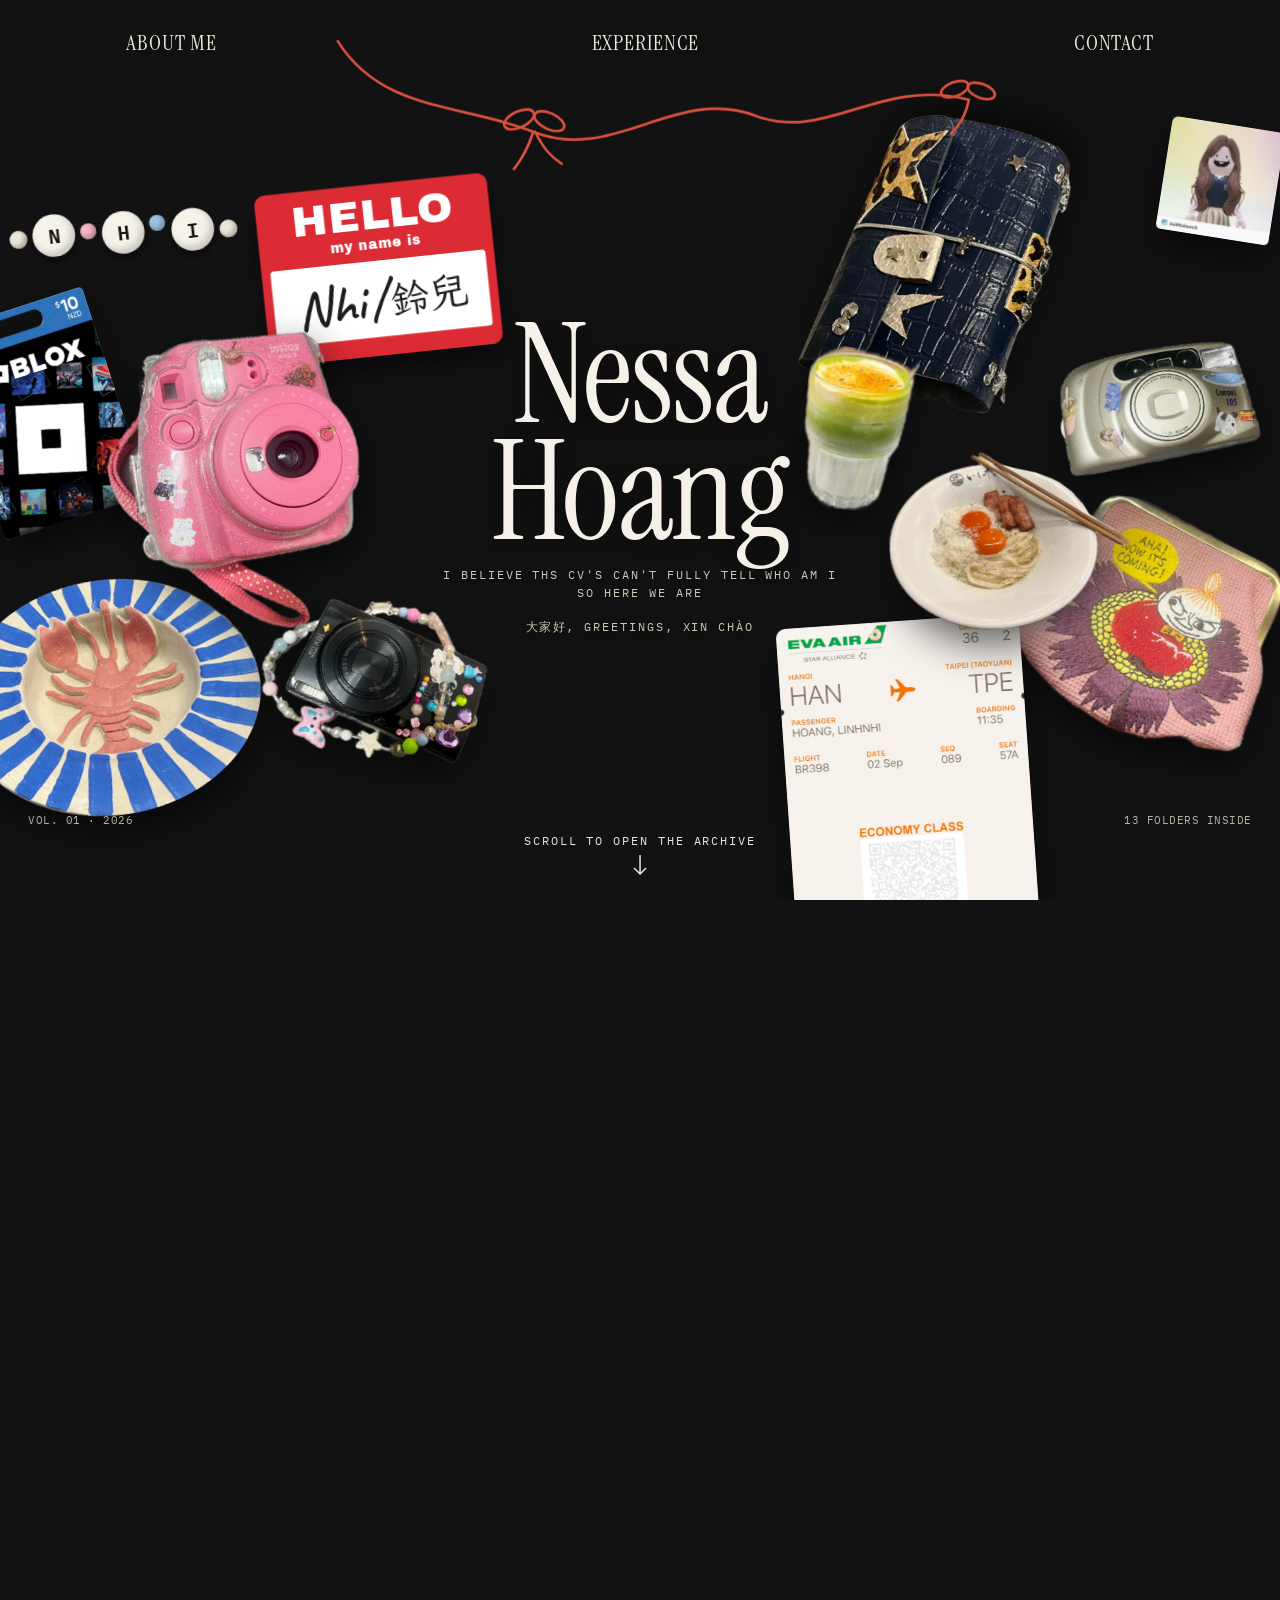
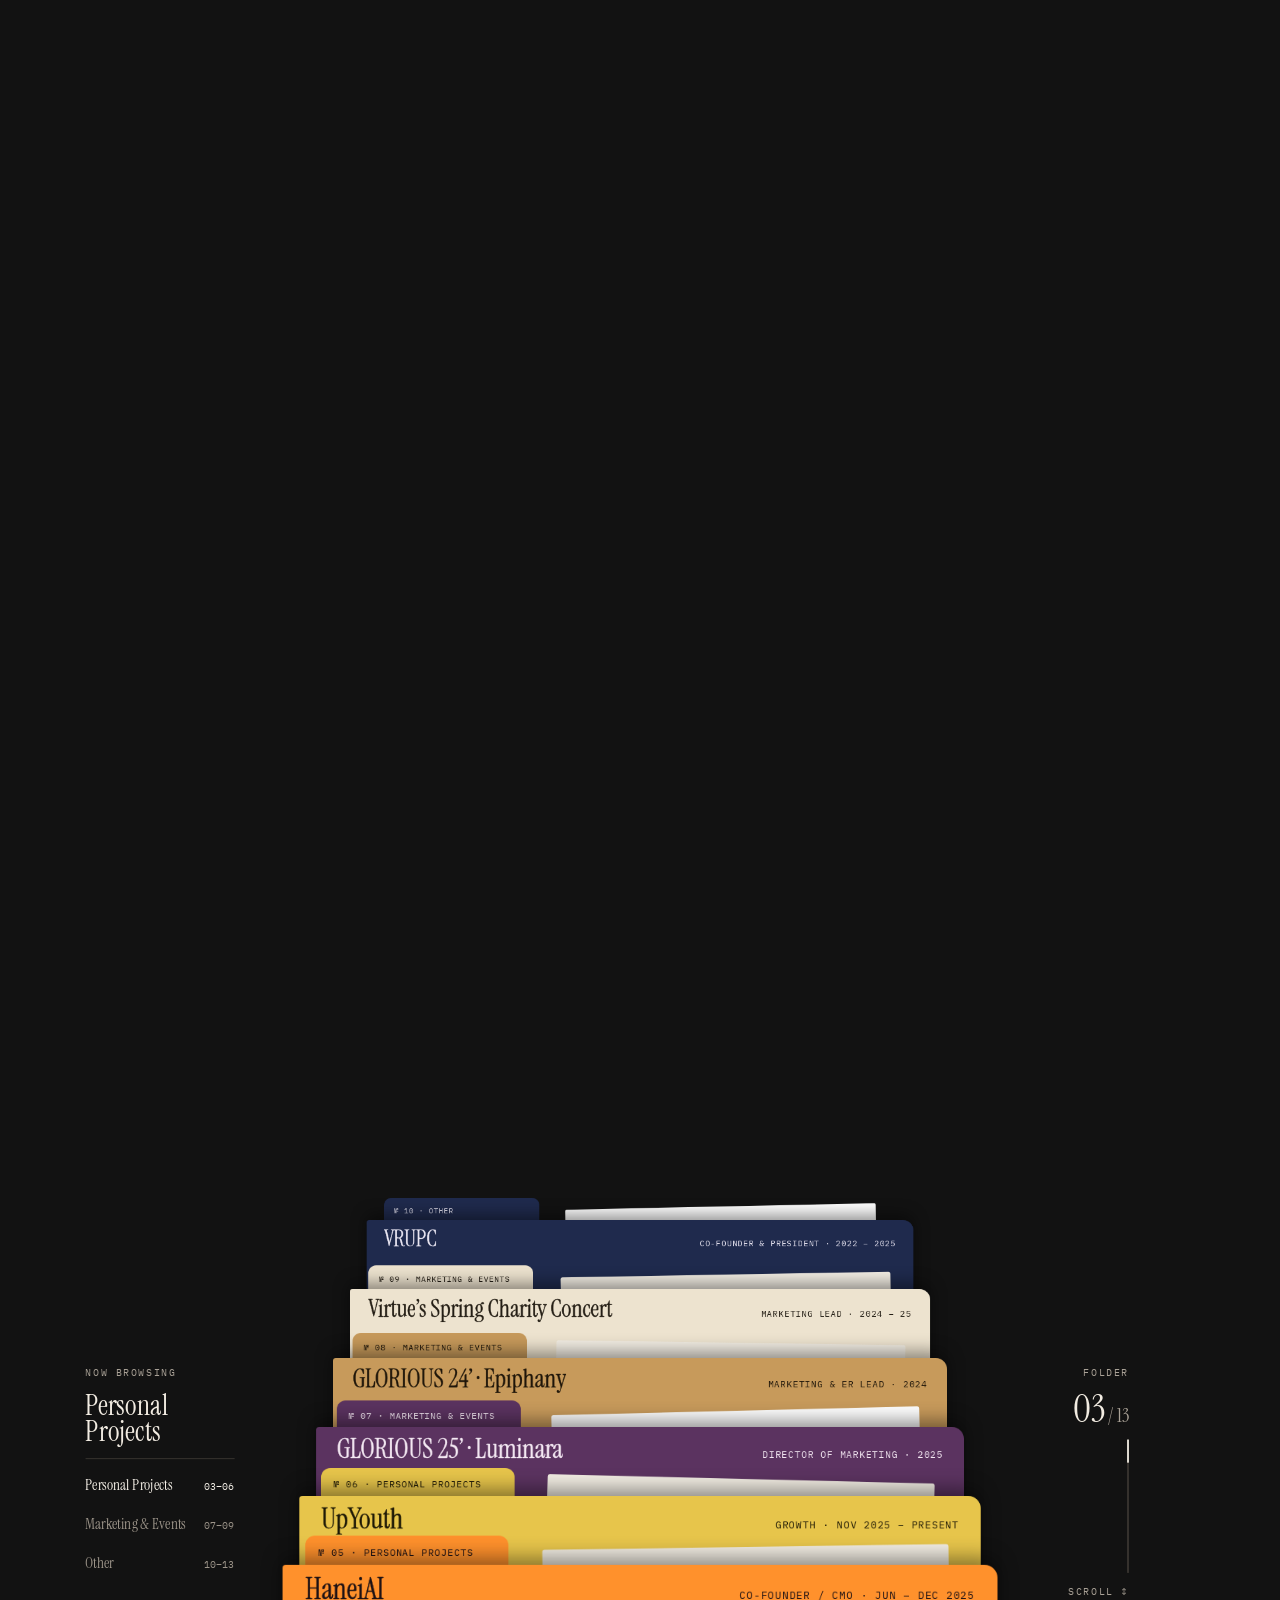
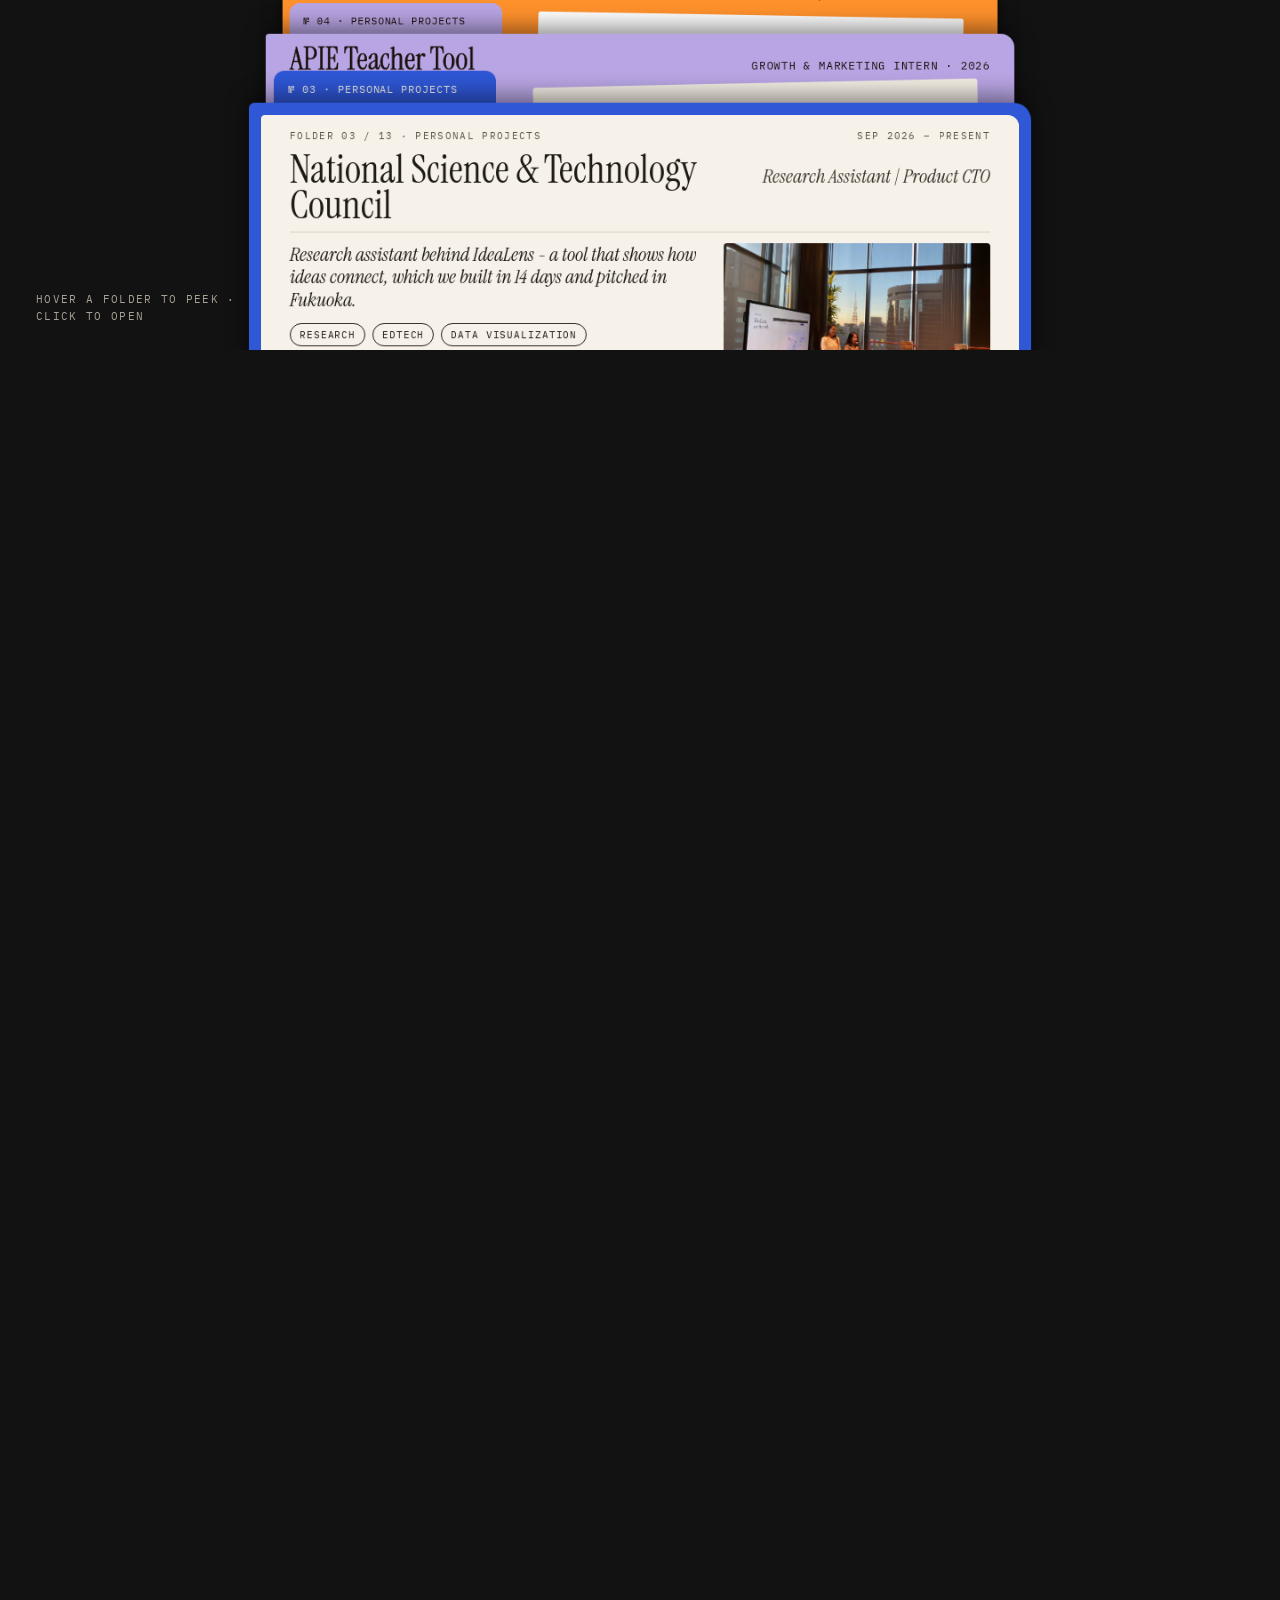
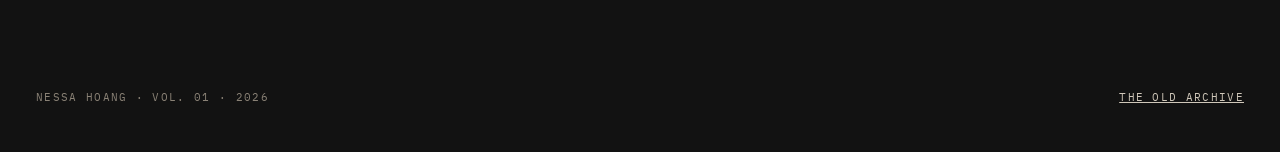
==== new/index.html @ 3a14cef1 "Add the redesigned archive at /new Greeting collage, the about-me film roll, the folder stack with h" ====
<!doctype html>
<html lang="en">
<head>
<meta charset="utf-8">
<meta name="viewport" content="width=device-width, initial-scale=1, viewport-fit=cover">
<title>Nessa Hoang · Archive</title>
<meta name="description" content="Nessa Hoang (Nhi / 鈴兒): the things a CV can't show. Product, growth and marketing, from Hanoi to Taipei.">
<meta name="theme-color" content="#121212">
<link rel="preconnect" href="https://fonts.googleapis.com">
<link rel="preconnect" href="https://fonts.gstatic.com" crossorigin>
<link rel="stylesheet" href="https://fonts.googleapis.com/css2?family=Archivo+Black&family=Caveat:wght@600;700&family=EB+Garamond:ital,wght@0,400;1,400&family=Figtree:wght@400;500;600&family=Fraunces:ital,opsz,wght@0,9..144,700;0,9..144,800;1,9..144,600;1,9..144,700&family=IBM+Plex+Mono:wght@400;500;600&family=Instrument+Serif:ital@0;1&family=Inter:wght@400;500;600;700&family=JetBrains+Mono:wght@500;600&family=LXGW+WenKai+TC&family=Lexend:wght@400;500;600&family=Noto+Serif+TC:wght@300;400&display=swap">
<link rel="stylesheet" href="css/site.css">
</head>
<body>
<a class="skip" href="#experience">Skip to the folders</a>

<header class="site-header" id="siteHeader">
  <a class="logo" href="#top" data-go="top">Nessa Hoang</a>
  <nav class="nav" aria-label="Main">
    <a href="#about" data-go="about">About me</a>
    <a href="#experience" data-go="experience">Experience</a>
    <button type="button" id="contactBtn" aria-expanded="false" aria-controls="contactCard">Contact</button>
  </nav>
</header>

<main>
  <!-- 01 greeting → 01b about me film roll → 02 roll closes -->
  <section class="intro" id="top" aria-labelledby="greetTitle">
    <div class="sticky">
      <div class="stage" id="introStage">
        <svg class="string" id="greetString" aria-hidden="true"></svg>

        <div class="beads" id="beads" aria-label="Beads spelling NHI" role="img">
          <span class="b-s"></span><span class="b-l">N</span><span class="b-s b-pink"></span><span class="b-l b-1">H</span><span class="b-s b-blue"></span><span class="b-l b-2">I</span><span class="b-s b-3"></span>
        </div>

        <div class="hello" id="hello" aria-label="Hello, my name is Nhi, 鈴兒">
          <span class="hello-big">HELLO</span>
          <span class="hello-small">my name is</span>
          <span class="hello-name"><span>Nhi<i>/</i><span lang="zh-Hant">鈴兒</span></span></span>
          <span class="grain grain--rect" aria-hidden="true"></span>
        </div>

        <div id="objects"></div>

        <div class="greet" id="greet">
          <h1 id="greetTitle"><span>Nessa</span><span>Hoang</span></h1>
          <p>I believe ths CV's can't fully tell who am i<br>so here we are<br><br><span lang="zh-Hant">大家好</span>, Greetings, xin chào</p>
        </div>

        <!-- film roll -->
        <div class="about" id="about-stage" aria-live="polite">
          <h2 class="about-title" id="aboutTitle"></h2>
          <div class="bracket" id="bracket" aria-hidden="true">
            <span class="bracket-label"></span>
            <svg class="bracket-svg" fill="none" stroke="#EE8DB5" stroke-width="3" stroke-linecap="round" stroke-linejoin="round"><path></path></svg>
          </div>
          <div class="film" id="film" aria-hidden="true"></div>
          <div id="frames"></div>
          <img class="canister" id="canister" src="assets/film/canister.png" alt="35mm film canister">
        </div>

        <div class="corner corner--l" id="cornerL">Vol. 01 · 2026</div>
        <div class="corner corner--r" id="cornerR">13 folders inside</div>
      </div>
      <a class="scroll-hint" id="scrollHint" href="#about" data-go="about"><span>Scroll to open the archive</span><svg aria-hidden="true" width="14" height="22" viewBox="0 0 14 22" fill="none" stroke="currentColor" stroke-width="1.5"><path d="M7 1v19M1 14l6 6 6-6"/></svg></a>
    </div>
  </section>

  <!-- 03 folder stack -->
  <section class="folders" id="experience" aria-labelledby="foldersTitle">
    <h2 class="visually-hidden" id="foldersTitle">Experience</h2>
    <div class="sticky">
      <div class="stage" id="folderStage">
        <aside class="rail" aria-label="Categories">
          <span class="rail-kicker">Now browsing</span>
          <span class="rail-now" id="railNow">Personal Projects</span>
          <span class="rail-rule"></span>
          <a href="#nstc" data-jump="0"><span>Personal Projects</span><span class="mono">03–06</span></a>
          <a href="#luminara" data-jump="4"><span>Marketing &amp; Events</span><span class="mono">07–09</span></a>
          <a href="#vrupc" data-jump="7"><span>Other</span><span class="mono">10–13</span></a>
        </aside>
        <div class="counter" aria-hidden="true">
          <span class="rail-kicker">Folder</span>
          <span class="counter-no"><span id="counterNo">03</span><small> / 13</small></span>
          <span class="counter-bar"><span id="counterFill"></span></span>
          <span class="rail-kicker">Scroll ↕</span>
        </div>
        <div class="m-top" aria-hidden="true"><span>Folder <b id="mCounter">03</b> / 13</span><span>Swipe ↕ · tap to peek</span></div>
        <ol class="stack" id="stack" aria-label="Folders, one per experience"></ol>
      </div>
      <p class="stack-hint" id="stackHint">Hover a folder to peek · click to open</p>
    </div>
  </section>
</main>

<footer class="site-footer">
  <span>Nessa Hoang · Vol. 01 · 2026</span>
  <a href="../">The old archive</a>
</footer>

<!-- contact: business card on a red string -->
<div class="contact" id="contactLayer" hidden>
  <div class="contact-dim" data-close-contact></div>
  <svg class="contact-string" id="contactString" aria-hidden="true"><path></path><ellipse></ellipse><ellipse></ellipse></svg>
  <div class="contact-card" id="contactCard" role="dialog" aria-modal="true" aria-label="Contact card">
    <span class="clip" aria-hidden="true"></span>
    <figure class="polaroid">
      <span class="tape" aria-hidden="true"></span>
      <img src="assets/baby.jpg" alt="Nhi as a toddler in a white fur jacket and a tiara">
      <figcaption>Connect with Nhi</figcaption>
    </figure>
    <div class="contact-info">
      <div class="contact-top">
        <span class="mono-label">Global Studies @ NCCU</span>
        <button type="button" class="contact-close" aria-label="Close contact card" data-close-contact>
          <svg aria-hidden="true" width="14" height="14" viewBox="0 0 16 16" fill="none" stroke="currentColor" stroke-width="1.6" stroke-linecap="round"><path d="M3 3 L13 13 M13 3 L3 13"/></svg>
        </button>
      </div>
      <div class="contact-name"><span>Nessa Hoang</span><em>Nhi / <span lang="zh-Hant">鈴兒</span> · Product | Growth | Marketing</em></div>
      <a class="contact-row" href="mailto:nhi.h312007@gmail.com"><span><small>EMAIL</small>nhi.h312007@gmail.com</span><svg aria-hidden="true" width="14" height="14" viewBox="0 0 12 12" fill="none" stroke="currentColor" stroke-width="1.3"><path d="M2 10 L10 2 M4 2 H10 V8"/></svg></a>
      <a class="contact-row" href="https://www.linkedin.com/in/nhi-hoang-27947b26b" target="_blank" rel="noopener"><span><small>LINKEDIN</small>in/nhi-hoang</span><svg aria-hidden="true" width="14" height="14" viewBox="0 0 12 12" fill="none" stroke="currentColor" stroke-width="1.3"><path d="M2 10 L10 2 M4 2 H10 V8"/></svg></a>
    </div>
  </div>
</div>

<!-- 05 the opened folder -->
<div class="modal" id="modal" hidden>
  <div class="modal-dim" data-close-modal></div>
  <div class="sheet" id="sheet" role="dialog" aria-modal="true" aria-labelledby="cardTitle">
    <div class="sheet-tab" id="sheetTab"></div>
    <div class="sheet-frame">
      <div class="sheet-paper" id="sheetPaper" tabindex="-1">
        <div class="sheet-bar">
          <span class="sheet-where" id="sheetWhere"></span>
          <div class="sheet-actions">
            <button type="button" class="sheet-nav" id="sheetPrev"></button>
            <button type="button" class="sheet-nav" id="sheetNext"></button>
            <button type="button" class="sheet-close" data-close-modal aria-label="Close and go back to the folders"><span class="esc">ESC</span><span class="x"><svg aria-hidden="true" width="16" height="16" viewBox="0 0 16 16" fill="none" stroke="currentColor" stroke-width="1.7" stroke-linecap="round"><path d="M3 3 L13 13 M13 3 L3 13"/></svg></span></button>
          </div>
        </div>
        <div class="sheet-body" id="sheetBody"></div>
      </div>
    </div>
  </div>
</div>

<script src="js/data.js"></script>
<script src="js/cards.js"></script>
<script src="js/app.js"></script>
</body>
</html>
---- new/css/site.css ----
/* Nessa Hoang · archive (v2)
   Desktop scenes are drawn on a 1440 × 900 board, mobile on 390 × 844.
   app.js scales the board to the window; everything inside uses board px. */

:root {
  --bg: #121212;
  --cream: #F2ECE2;
  --cream-2: #EDE6DA;
  --muted: #A9A196;
  --pink: #EE8DB5;
  --red: #D9503F;
  --paper: #F7F2E9;
  --serif: 'Instrument Serif', 'Noto Serif TC', 'Times New Roman', serif;
  --mono: 'IBM Plex Mono', ui-monospace, monospace;
  --W: 1440px;
  --H: 900px;
  --s: 1;
  --noise: url("data:image/svg+xml;utf8,<svg xmlns='http://www.w3.org/2000/svg' width='200' height='200'><filter id='n'><feTurbulence type='fractalNoise' baseFrequency='.9' numOctaves='2' stitchTiles='stitch'/><feColorMatrix type='saturate' values='0'/></filter><rect width='100%' height='100%' filter='url(%23n)'/></svg>");
}

* { box-sizing: border-box; }
html { overflow-x: clip; background: var(--bg); -webkit-text-size-adjust: 100%; }
body { margin: 0; background: var(--bg); color: var(--cream); font-family: var(--serif); }
img, video { display: block; }
a { color: inherit; }
button { font: inherit; color: inherit; }
:focus-visible { outline: 2px solid var(--pink); outline-offset: 3px; }

.visually-hidden { position: absolute !important; width: 1px; height: 1px; padding: 0; margin: -1px; overflow: hidden; clip: rect(0 0 0 0); white-space: nowrap; border: 0; }
.skip { position: fixed; left: 12px; top: -60px; z-index: 100; background: var(--cream); color: #111; padding: 10px 14px; font-family: var(--mono); font-size: 12px; text-decoration: none; }
.skip:focus { top: 12px; }
.mono { font-family: var(--mono); font-size: 11px; }

/* ───────── header ───────── */
.site-header { position: fixed; inset: 0 0 auto 0; height: 76px; z-index: 40; pointer-events: none; }
.site-header a, .site-header button { pointer-events: auto; }
.logo { position: absolute; left: 36px; top: 50%; transform: translateY(-50%); font-size: 30px; line-height: 1; padding: 8px 0; text-decoration: none; color: var(--cream-2); opacity: 0; transition: opacity .4s; }
.site-header.is-compact .logo { opacity: 1; }
.site-header:not(.is-compact) .logo { pointer-events: none; }
.nav { position: absolute; top: 18px; left: 50%; transform: translateX(-50%); width: min(1040px, calc(100vw - 48px)); display: flex; justify-content: space-between; align-items: center; }
.site-header.is-compact .nav { top: 50%; left: auto; right: 36px; transform: translateY(-50%); width: auto; gap: 36px; }
.nav a, .nav button { font-family: var(--serif); font-size: 22px; letter-spacing: .04em; text-transform: uppercase; padding: 10px 6px; color: var(--cream-2); text-decoration: none; background: none; border: 0; border-bottom: 1px solid transparent; cursor: pointer; text-shadow: 0 2px 12px rgba(0,0,0,.6); }
.site-header.is-compact .nav a, .site-header.is-compact .nav button { font-size: 20px; padding: 10px 4px; }
.nav a:hover, .nav button:hover { color: #fff; }
.nav [aria-current="true"], .nav button[aria-expanded="true"] { border-bottom-color: var(--cream-2); color: #fff; }

/* ───────── scenes ───────── */
.intro { position: relative; height: 650vh; }
.folders { position: relative; height: 650vh; }
.sticky { position: sticky; top: 0; height: 100vh; height: 100svh; overflow: hidden; }
.stage { position: absolute; left: 50%; top: 50%; width: var(--W); height: var(--H); transform: translate(-50%, -50%) scale(var(--s)); }

/* paper grain: a noise tile masked to each object's own shape */
.grain { position: absolute; inset: 0; pointer-events: none; background-image: var(--noise); background-size: 200px 200px; mix-blend-mode: overlay; opacity: .5; -webkit-mask-size: 100% 100%; mask-size: 100% 100%; -webkit-mask-repeat: no-repeat; mask-repeat: no-repeat; animation: grain .6s steps(6) infinite; }
.grain--rect { border-radius: inherit; }
@keyframes grain {
  0% { background-position: 0 0; } 17% { background-position: -60px 40px; } 33% { background-position: 50px -70px; }
  50% { background-position: -90px -30px; } 67% { background-position: 30px 80px; } 83% { background-position: 80px 10px; } 100% { background-position: 0 0; }
}

/* greeting */
.string { position: absolute; left: 0; top: 0; overflow: visible; z-index: 4; pointer-events: none; }
.obj { position: absolute; will-change: transform; }
.obj img { width: 100%; height: 100%; object-fit: fill; filter: drop-shadow(0 18px 22px rgba(0,0,0,.6)); user-select: none; -webkit-user-drag: none; }
.obj .grain { inset: 0; }

.beads { position: absolute; left: 8px; top: 191px; display: flex; gap: 6px; align-items: center; transform-origin: 0 0; z-index: 6; }
.beads span { border-radius: 50%; flex: none; }
.b-s { width: 20px; height: 20px; background: #EDE7DA; box-shadow: inset -3px -3px 6px rgba(0,0,0,.25); }
.b-pink { width: 18px; height: 18px; background: #F2B6C6; }
.b-blue { width: 18px; height: 18px; background: #9CC3E6; }
.b-3 { transform: translateY(16px); }
.b-l { width: 48px; height: 48px; background: #F5F2EA; color: #111; display: flex; align-items: center; justify-content: center; font-family: var(--mono); font-weight: 600; font-size: 22px; box-shadow: inset -4px -5px 8px rgba(0,0,0,.18), 0 6px 12px rgba(0,0,0,.5); }
.b-1 { transform: translateY(6px); }
.b-2 { transform: translateY(12px); }

.hello { position: absolute; left: 285px; top: 165px; width: 263px; height: 193px; padding: 12px 10px 14px; background: #D7262E; color: #fff; border-radius: 12px; box-shadow: 0 16px 26px rgba(0,0,0,.55); z-index: 5; display: flex; flex-direction: column; align-items: center; gap: 2px; overflow: hidden; transform-origin: 0 0; }
.hello-big { font-family: 'Archivo Black', 'Arial Black', sans-serif; font-size: 48px; line-height: .95; letter-spacing: .02em; }
.hello-small { font-family: 'Archivo Black', 'Arial Black', sans-serif; font-size: 15px; letter-spacing: .06em; }
.hello-name { margin-top: 8px; width: 100%; height: 86px; background: #fff; border-radius: 4px; display: flex; align-items: center; justify-content: center; }
.hello-name > span { font-family: 'Caveat', cursive; font-weight: 600; font-size: 60px; line-height: 1; color: #1A1A1A; transform: rotate(-3deg); white-space: nowrap; }
.hello-name i { font-style: normal; padding: 0 4px; }
.hello-name [lang] { font-family: 'LXGW WenKai TC', 'Noto Serif TC', serif; font-weight: 400; font-size: 44px; }

.greet { position: absolute; left: 0; right: 0; top: 301px; display: flex; flex-direction: column; align-items: center; gap: 18px; z-index: 8; pointer-events: none; }
.greet h1 { margin: 0; font-weight: 400; font-size: 156px; line-height: .84; letter-spacing: -.01em; text-align: center; color: #F6F1E8; text-shadow: 0 6px 30px rgba(0,0,0,.7); }
.greet h1 span { display: block; }
.greet p { margin: 0; font-family: var(--mono); font-size: 13px; line-height: 1.5; letter-spacing: .16em; text-transform: uppercase; color: #CFC7B9; text-align: center; text-shadow: 0 2px 8px rgba(0,0,0,.9); }

.corner { position: absolute; bottom: 26px; font-family: var(--mono); font-size: 12px; letter-spacing: .12em; text-transform: uppercase; color: #B8B0A2; z-index: 9; }
.corner--l { left: 32px; }
.corner--r { right: 32px; }

.scroll-hint { position: absolute; left: 50%; bottom: 18px; transform: translateX(-50%); display: flex; flex-direction: column; align-items: center; gap: 6px; font-family: var(--mono); font-size: 12px; letter-spacing: .16em; text-transform: uppercase; color: var(--cream-2); padding: 6px 12px; text-decoration: none; z-index: 9; transition: opacity .3s; }
.scroll-hint svg { animation: nudge 1.8s ease-in-out infinite; }
@keyframes nudge { 50% { transform: translateY(5px); } }

/* about me: film roll */
.about { position: absolute; inset: 0; pointer-events: none; }
.about-title { position: absolute; left: 120px; top: 130px; width: 1000px; margin: 0; font-weight: 400; font-size: 60px; line-height: 1.02; color: #F6F1E8; -webkit-text-stroke: 1.2px #F6F1E8; z-index: 10; opacity: 0; transition: opacity .3s; }
.about-title.is-on { opacity: 1; }
.about-title .zh { font-family: 'Noto Serif TC', serif; -webkit-text-stroke: .6px #F6F1E8; }
.film { position: absolute; top: 415px; height: 300px; background: #070707; z-index: 5; clip-path: polygon(0 0, 100% 0, 100% 100%, 64px 100%, 40px 50%, 0 50%); opacity: 0; }
.film::before, .film::after { content: ''; position: absolute; left: 0; right: 0; height: 12px; background: repeating-linear-gradient(90deg, transparent 0 6px, var(--cream-2) 6px 27px, transparent 27px 33px); }
.film::before { top: 15px; }
.film::after { top: 273px; }
.frame { position: absolute; top: 453px; width: 185px; height: 224px; object-fit: cover; z-index: 6; opacity: 0; }
.frame.is-logo { object-fit: contain; background: #fff; padding: 28px 18px; }
.canister { position: absolute; left: 1180px; top: 380px; width: 195px; z-index: 8; filter: drop-shadow(0 20px 26px rgba(0,0,0,.6)); opacity: 0; transform-origin: 50% 50%; }
.bracket { position: absolute; top: 296px; z-index: 10; opacity: 0; transition: opacity .35s; }
.bracket.is-on { opacity: 1; }
.bracket-label { display: block; text-align: center; font-family: 'Caveat', cursive; font-weight: 600; font-size: 60px; line-height: 1; color: var(--pink); white-space: nowrap; }
.bracket-svg { display: block; margin-top: 6px; overflow: visible; }

/* ───────── folder stack ───────── */
.rail { position: absolute; left: 96px; top: 300px; width: 168px; display: flex; flex-direction: column; gap: 14px; z-index: 30; }
.rail-kicker { font-family: var(--mono); font-size: 11px; letter-spacing: .14em; color: var(--muted); text-transform: uppercase; }
.rail-now { font-size: 32px; line-height: .95; }
.rail-rule { height: 1px; background: #3A3631; }
.rail a { display: flex; justify-content: space-between; align-items: baseline; font-size: 17px; color: #9C9489; padding: 4px 0; text-decoration: none; }
.rail a.is-on, .rail a:hover { color: #F6F1E8; }
.counter { position: absolute; left: 1150px; top: 300px; width: 120px; display: flex; flex-direction: column; align-items: flex-end; gap: 14px; z-index: 30; }
.counter-no { font-size: 44px; line-height: .9; }
.counter-no small { font-size: 22px; color: var(--muted); }
.counter-bar { position: relative; width: 2px; height: 150px; background: #3A3631; }
.counter-bar span { position: absolute; left: 0; top: 0; width: 2px; height: 26px; background: var(--cream); }
.m-top { display: none; }

.stack { list-style: none; margin: 0; padding: 0; position: absolute; inset: 0; z-index: 10; }
.folder-li { position: absolute; left: 280px; width: 880px; height: 500px; transform-origin: 50% 0; will-change: transform, top; }
.folder { position: absolute; inset: 0; display: block; text-decoration: none; color: var(--ink); outline-offset: 6px; }
.folder-in { position: absolute; inset: 0; transition: transform .45s cubic-bezier(.2,.8,.2,1), opacity .3s; }
/* the hit area stays where the folder sits; a lifted folder also keeps the strip it was pulled up into */
.folder-in { pointer-events: none; }
.folder::before { content: ''; position: absolute; left: 0; right: 0; bottom: 100%; height: 0; }
.folder-li.is-peek .folder::before { height: 190px; }
.folder-li.is-front.is-peek .folder::before { height: 60px; }
.folder-slip { position: absolute; left: 320px; top: 14px; width: 500px; height: 60px; border-radius: 3px; background: #F3EEE4; }
.folder-tab { position: absolute; left: 28px; top: 0; width: 250px; height: 40px; padding: 0 16px; display: flex; align-items: center; background: var(--c); border-radius: 12px 12px 0 0; font-family: var(--mono); font-size: 12px; letter-spacing: .08em; color: var(--ink); white-space: nowrap; text-transform: uppercase; overflow: hidden; }
.folder-body { position: absolute; left: 0; top: 36px; width: 100%; height: 464px; background: var(--c); border-radius: 4px 16px 16px 16px; box-shadow: 0 -8px 26px rgba(0,0,0,.45); overflow: hidden; }
.folder-strip { position: relative; display: flex; justify-content: space-between; align-items: baseline; gap: 24px; padding: 10px 28px; -webkit-text-stroke: .4px currentColor; }
.folder-strip b { font-weight: 400; font-size: 36px; line-height: 1.1; white-space: nowrap; overflow: hidden; text-overflow: ellipsis; }
.folder-strip span { font-family: var(--mono); font-size: 13px; letter-spacing: .06em; text-transform: uppercase; white-space: nowrap; -webkit-text-stroke: 0; }
.folder-paper { position: absolute; inset: 14px 14px auto 14px; height: 436px; padding: 16px 32px; background: var(--paper); color: #1E1A16; border-radius: 4px 12px 8px 8px; display: flex; flex-direction: column; gap: 12px; opacity: 0; transition: opacity .3s; }
.fp-meta { display: flex; justify-content: space-between; font-family: var(--mono); font-size: 11px; letter-spacing: .12em; text-transform: uppercase; color: #5E554B; }
.fp-title { display: flex; align-items: baseline; gap: 18px; border-bottom: 1px solid #D8CFC1; padding-bottom: 10px; }
.fp-title b { font-weight: 400; font-size: 44px; line-height: .9; }
.fp-title i { font-size: 22px; color: #3A332C; white-space: nowrap; }
.fp-row { display: flex; gap: 28px; align-items: flex-start; }
.fp-text { flex: 1 1 0; min-width: 0; display: flex; flex-direction: column; gap: 14px; }
.fp-short { display: block; margin: 0; font-style: italic; font-size: 22px; line-height: 1.15; }
.fp-tags { display: flex; flex-wrap: wrap; gap: 8px; }
.fp-tags span { font-family: var(--mono); font-size: 11px; letter-spacing: .08em; text-transform: uppercase; padding: 5px 10px; border: 1px solid #1E1A16; border-radius: 999px; }
.fp-open { align-self: flex-start; display: inline-flex; align-items: center; gap: 8px; font-family: var(--mono); font-size: 12px; letter-spacing: .1em; text-transform: uppercase; background: #1E1A16; color: #F7F2E9; padding: 9px 14px; border-radius: 999px; }
.fp-thumb { width: 300px; height: 170px; object-fit: cover; border-radius: 4px; flex: none; }

.folder-li.is-front .folder-paper, .folder-li.is-peek .folder-paper { opacity: 1; }
.folder-li.is-front .folder-strip, .folder-li.is-peek .folder-strip { visibility: hidden; }
.folder-li.is-front .folder-body, .folder-li.is-peek .folder-body { border-radius: 6px 20px 16px 16px; }
.folder-li.is-peek .folder-in { transform: translateY(-190px) rotate(-1.5deg); }
.folder-li.is-front.is-peek .folder-in { transform: translateY(-60px); }
.folder-li.is-dim .folder-in { opacity: .4; }
.folder-li.is-peek .folder-body { box-shadow: 0 -20px 50px rgba(0,0,0,.6), 0 30px 60px rgba(0,0,0,.5); }

.stack-hint { position: absolute; left: 36px; bottom: 24px; max-width: 220px; line-height: 1.6; margin: 0; font-family: var(--mono); font-size: 11px; letter-spacing: .12em; color: var(--muted); text-transform: uppercase; z-index: 30; }

/* ───────── opened folder (pop-up) ───────── */
.modal { position: fixed; inset: 0; z-index: 80; }
.modal[hidden] { display: none; }
.modal-dim { position: absolute; inset: 0; background: rgba(8,8,8,.74); opacity: 0; transition: opacity .35s; }
.modal.is-open .modal-dim { opacity: 1; }
.sheet { position: absolute; left: 50%; top: 40px; bottom: 0; width: min(1248px, calc(100vw - 48px)); transform: translate(-50%, 104%); transition: transform .5s cubic-bezier(.2,.8,.2,1); }
.modal.is-open .sheet { transform: translate(-50%, 0); }
.sheet-tab { position: absolute; left: 30px; top: 0; width: 290px; height: 44px; padding: 0 18px; display: flex; align-items: center; background: var(--c); border-radius: 14px 14px 0 0; font-family: var(--mono); font-size: 12px; letter-spacing: .1em; color: var(--ink); text-transform: uppercase; }
.sheet-frame { position: absolute; left: 0; right: 0; top: 40px; bottom: 0; padding: 14px 14px 0; background: var(--c); border-radius: 6px 20px 0 0; box-shadow: 0 30px 80px rgba(0,0,0,.6); }
.sheet-paper { height: 100%; overflow-y: auto; overscroll-behavior: contain; border-radius: 4px 12px 0 0; padding: 26px 56px 64px; background: var(--paper); color: #1E1A16; outline: none; scrollbar-width: thin; }
.sheet-bar { display: flex; justify-content: space-between; align-items: center; gap: 24px; font-family: var(--mono); }
.sheet-where { font-size: 12px; letter-spacing: .12em; text-transform: uppercase; color: var(--muted-ink, #5E554B); }
.sheet-actions { display: flex; align-items: center; gap: 22px; }
.sheet-nav { font-family: var(--mono); font-size: 12px; letter-spacing: .08em; text-transform: uppercase; padding: 12px 4px; background: none; border: 0; cursor: pointer; color: inherit; }
.sheet-nav:hover { text-decoration: underline; }
.sheet-close { display: flex; align-items: center; gap: 10px; background: none; border: 0; cursor: pointer; padding: 0; color: inherit; }
.sheet-close .esc { font-family: var(--mono); font-size: 11px; letter-spacing: .1em; color: var(--muted-ink, #5E554B); }
.sheet-close .x { width: 44px; height: 44px; border-radius: 50%; border: 1px solid currentColor; display: flex; align-items: center; justify-content: center; }

/* shared card layout */
.c-label { font-family: var(--mono); font-size: 11px; letter-spacing: .12em; text-transform: uppercase; color: #5E554B; }
.c-head { display: flex; justify-content: space-between; align-items: flex-end; gap: 48px; margin-top: 26px; padding-bottom: 22px; border-bottom: 1px solid var(--rule, #D8CFC1); }
.c-titles { display: flex; flex-direction: column; gap: 8px; min-width: 0; }
.c-title { margin: 0; font-weight: 400; }
.c-meta { margin: 0; display: grid; grid-template-columns: 90px minmax(0, 260px); row-gap: 10px; column-gap: 16px; font-size: 16px; line-height: 1.5; padding-bottom: 6px; flex: none; }
.c-meta dt { font-family: var(--mono); font-size: 11px; letter-spacing: .12em; text-transform: uppercase; color: #5E554B; padding-top: 4px; }
.c-meta dd { margin: 0; }
.c-hero { display: flex; gap: 48px; align-items: flex-start; margin-top: 26px; }
.c-hero-fig { flex: 0 0 63%; }
.c-wins { flex: 1 1 0; min-width: 0; display: flex; flex-direction: column; gap: 14px; }
.c-wins ol { margin: 0; padding: 0; list-style: none; display: flex; flex-direction: column; gap: 12px; font-size: 17px; line-height: 1.4; }
.c-wins li { display: flex; gap: 14px; border-bottom: 1px solid rgba(26,26,31,.1); padding-bottom: 12px; }
.c-wins li:last-child { border-bottom: 0; }
.w-no { flex: none; font-family: var(--mono); font-size: 11px; font-weight: 600; padding-top: 4px; color: var(--acc, #8A8075); }
.c-story { display: flex; gap: 48px; align-items: flex-start; margin-top: 36px; }
.c-story .c-label { width: 160px; flex: none; padding-top: 10px; }
.c-story p { margin: 0; max-width: 820px; font-style: italic; font-size: 30px; line-height: 1.25; }
.c-gallery { margin-top: 40px; padding-top: 26px; border-top: 1px solid var(--rule, #D8CFC1); display: flex; flex-direction: column; gap: 18px; }
.c-gallery-head { display: flex; justify-content: space-between; align-items: baseline; gap: 16px; }
.g-row { display: flex; gap: var(--gap, 12px); align-items: flex-start; }
.g-row + .g-row { margin-top: 8px; }
.g-row .g-fig { flex: var(--ar) 1 0; min-width: 0; }
.g-row--part { max-width: 680px; }
.g-wrap { display: flex; flex-wrap: wrap; gap: 22px 14px; align-items: flex-start; }
.g-wrap .g-fig { width: calc(260px * var(--ar)); max-width: 100%; flex: none; }
.g-fig { margin: 0; display: flex; flex-direction: column; gap: 8px; }
.g-fig > a { display: block; }
.g-fig img, .g-fig video { width: 100%; height: auto; object-fit: cover; background: rgba(0,0,0,.06); }
.g-fig figcaption { font-family: var(--mono); font-size: 11px; letter-spacing: .1em; text-transform: uppercase; color: #5E554B; }

/* archive card (Paper Archive) */
.t-archive { --rule: #D8CFC1; }
.t-archive .c-title { font-size: 104px; line-height: .88; letter-spacing: -.01em; }
.t-archive .arc-sub { font-style: italic; font-size: 22px; color: #5E554B; }
.t-archive .c-role { font-style: italic; font-size: 30px; color: #3A332C; }
.t-archive .c-wins ol { font-size: 20px; line-height: 1.3; }
.t-archive .c-wins li { border-bottom-color: #E3DACB; }
.t-archive .g-fig img, .t-archive .g-fig video { border-radius: 4px; }
.t-archive .arc-credits { margin: 24px 0 0 208px; font-size: 18px; color: #5E554B; max-width: 720px; }
.t-archive a { color: #1E1A16; }
.t-archive a:hover { color: #B0304F; }

/* IdeaLens (NSTC) */
.t-nstc { --paper: #ffffed; --rule: #d9d9c9; --acc: #1e3086; font-family: 'Figtree', -apple-system, 'Segoe UI', Helvetica, Arial, sans-serif; color: #1b1b1b; }
.t-nstc .c-label, .t-nstc .c-meta dt, .t-nstc .g-fig figcaption, .t-nstc .nstc-eyebrow { font-family: 'Figtree', sans-serif; font-size: 12px; font-weight: 500; letter-spacing: .04em; text-transform: uppercase; color: #626262; }
.t-nstc .c-title { font-family: 'EB Garamond', Georgia, serif; font-size: 120px; line-height: .9; }
.t-nstc .c-role { font-family: 'EB Garamond', Georgia, serif; font-style: italic; font-size: 30px; color: #1e3086; }
.t-nstc .c-meta { grid-template-columns: 90px minmax(0, 250px); line-height: 1.55; }
.t-nstc .g-fig img { border-radius: 8px; border: 1px solid #d9d9c9; }
.t-nstc .c-wins ol { gap: 0; font-size: 17px; line-height: 1.45; }
.t-nstc .c-wins li { padding: 12px 0; border-bottom: 0; border-top: 1px solid #d9d9c9; }
.t-nstc .c-wins li:last-child { border-bottom: 1px solid #d9d9c9; }
.t-nstc .w-no { font-family: 'Figtree', sans-serif; font-size: 12px; font-weight: 500; letter-spacing: .04em; padding-top: 3px; }
.t-nstc .c-story p { font-family: 'EB Garamond', Georgia, serif; font-size: 30px; line-height: 1.3; }
.t-nstc a { color: #1e3086; }

/* APIE */
.t-apie { --paper: #faf7f2; --rule: rgba(26,26,31,.16); --acc: #8b6fc7; --gap: 28px; font-family: 'Lexend', 'Helvetica Neue', sans-serif; color: #1a1a1f; }
.t-apie .c-label, .t-apie .c-meta dt { font-family: 'JetBrains Mono', monospace; font-size: 11px; font-weight: 600; letter-spacing: .14em; text-transform: uppercase; color: #8b8b92; }
.t-apie .g-fig figcaption { font-family: 'JetBrains Mono', monospace; font-size: 11px; font-weight: 600; letter-spacing: .14em; text-transform: uppercase; color: #4a4a52; }
.t-apie .apie-brand { display: flex; align-items: center; gap: 10px; }
.t-apie .apie-word { font-family: 'Fraunces', Georgia, serif; font-weight: 800; font-size: 72px; line-height: 1; }
.t-apie .apie-dot { color: #f26d3d; }
.t-apie .apie-mark { width: 57px; height: 57px; border-radius: 50%; }
.t-apie .c-title { font-family: 'Fraunces', Georgia, serif; font-weight: 800; font-size: 72px; line-height: .92; letter-spacing: -.04em; color: #4a4a52; }
.t-apie .c-role { font-family: 'Fraunces', Georgia, serif; font-style: italic; font-weight: 600; font-size: 30px; color: #8b6fc7; }
.t-apie .g-fig img { border: 2px solid #1a1a1f; border-radius: 16px; box-shadow: 6px 6px 0 #1a1a1f; }
.t-apie .apie-ig { object-position: 42.7757% 0%; object-view-box: inset(0% 12.2519% 35.0594% 9.1584%); }
.t-apie .w-no { font-family: 'JetBrains Mono', monospace; }
.t-apie .c-story p { font-family: 'Fraunces', Georgia, serif; font-weight: 600; font-size: 30px; letter-spacing: -.01em; }
.t-apie .apie-hl { color: #8b6fc7; background: linear-gradient(transparent 62%, #c8ff3f 62%, #c8ff3f 88%, transparent 88%); }
.t-apie .apie-note-box { aspect-ratio: var(--ar); padding: 32px; display: flex; flex-direction: column; justify-content: space-between; background: #c8ff3f; border: 2px solid #1a1a1f; border-radius: 16px; box-shadow: 6px 6px 0 #1a1a1f; }
.t-apie .apie-note-box span { font-family: 'JetBrains Mono', monospace; font-size: 11px; font-weight: 600; letter-spacing: .14em; text-transform: uppercase; }
.t-apie .apie-note-box p { margin: 0; font-family: 'Fraunces', Georgia, serif; font-style: italic; font-weight: 700; font-size: clamp(22px, 2.4vw, 34px); line-height: 1.2; letter-spacing: -.01em; }
.t-apie .apie-note-box em { color: #8b6fc7; }
.t-apie a { color: #8b6fc7; }
.t-apie a:hover { color: #1a1a1f; }
.t-apie .sheet-close .x { border-width: 2px; }

/* HaneiRoom */
.t-hanei { --paper: radial-gradient(circle at 0% 0%, #FBE3CC 0, rgba(251,227,204,0) 25%), #FAF4EA; --rule: #c9c9c9; --acc: #ff912c; font-family: 'Inter', system-ui, sans-serif; color: #1e1e1e; }
.t-hanei .c-label, .t-hanei .c-meta dt { font-family: 'Inter', sans-serif; font-size: 12px; font-weight: 500; letter-spacing: .08em; text-transform: uppercase; color: #5c5c5c; }
.t-hanei .g-fig figcaption { font-family: 'Caveat', cursive; font-weight: 700; font-size: 22px; line-height: 26px; letter-spacing: 0; text-transform: none; color: #a85a22; }
.t-hanei .c-title { font-family: 'Instrument Serif', Georgia, serif; font-size: 132px; line-height: .86; letter-spacing: -.01em; color: #253a82; }
.t-hanei .c-title span { color: #ff912c; }
.t-hanei .c-role { font-family: 'Instrument Serif', Georgia, serif; font-style: italic; font-size: 32px; color: #a85a22; }
.t-hanei .c-meta { line-height: 24px; }
.t-hanei .g-fig img { border-radius: 24px; box-shadow: 0 8px 24px rgba(30,30,60,.12); }
.t-hanei .c-wins ol { font-size: 18px; line-height: 26px; }
.t-hanei .c-wins li { border-bottom-color: #e4e4e4; }
.t-hanei .w-no { font-family: 'Inter', sans-serif; font-size: 12px; font-weight: 700; }
.t-hanei .c-wins b { color: #253a82; }
.t-hanei .c-story p { font-family: 'Instrument Serif', Georgia, serif; font-size: 32px; line-height: 1.2; color: #253a82; }
.t-hanei a { color: #253a82; font-weight: 600; }
.t-hanei a:hover { color: #933519; }

/* ───────── contact card ───────── */
.contact { position: fixed; inset: 0; z-index: 70; }
.contact[hidden] { display: none; }
.contact-dim { position: absolute; inset: 0; background: rgba(8,8,8,.62); opacity: 0; transition: opacity .3s; }
.contact.is-open .contact-dim { opacity: 1; }
.contact-string { position: absolute; left: 0; top: 0; width: 100%; height: 100%; pointer-events: none; overflow: visible; }
.contact-string path, .contact-string ellipse { fill: none; stroke: var(--red); stroke-width: 3; stroke-linecap: round; }
.contact-card { position: absolute; top: 112px; width: 560px; padding: 26px; background: var(--paper); color: #1E1A16; border-radius: 6px; box-shadow: 0 28px 60px rgba(0,0,0,.65); display: flex; gap: 26px; transform-origin: 343px -40px; transform: translateY(-140%) rotate(-6deg); }
.contact.is-open .contact-card { animation: drop 1s cubic-bezier(.25,.9,.3,1) forwards; }
.contact.is-closing .contact-card { animation: lift .35s ease-in forwards; }
@keyframes drop {
  0% { transform: translateY(-140%) rotate(-6deg); }
  45% { transform: translateY(0) rotate(6deg); }
  65% { transform: translateY(0) rotate(-1deg); }
  82% { transform: translateY(0) rotate(4deg); }
  100% { transform: translateY(0) rotate(2.5deg); }
}
@keyframes lift { from { transform: translateY(0) rotate(2.5deg); } to { transform: translateY(-140%) rotate(-4deg); } }
.clip { position: absolute; left: 330px; top: -12px; width: 26px; height: 30px; background: #2B2B2B; border-radius: 4px 4px 2px 2px; }
.polaroid { margin: 0; flex: none; width: 172px; padding: 10px 10px 34px; background: #fff; box-shadow: 0 8px 18px rgba(0,0,0,.22); transform: rotate(-5deg); position: relative; align-self: flex-start; }
.polaroid img { width: 152px; height: 180px; object-fit: cover; object-position: 50% 30%; }
.polaroid figcaption { position: absolute; left: 0; right: 0; bottom: 8px; text-align: center; font-style: italic; font-size: 17px; color: #3A332C; }
.tape { position: absolute; left: 50px; top: -12px; width: 76px; height: 22px; background: rgba(232,205,98,.75); transform: rotate(-4deg); }
.contact-info { flex: 1 1 0; min-width: 0; display: flex; flex-direction: column; gap: 12px; }
.contact-top { display: flex; justify-content: space-between; align-items: center; }
.mono-label { font-family: var(--mono); font-size: 11px; letter-spacing: .14em; text-transform: uppercase; color: #5E554B; }
.contact-close { width: 44px; height: 44px; margin: -10px -10px 0 0; border-radius: 50%; border: 0; background: none; display: flex; align-items: center; justify-content: center; cursor: pointer; }
.contact-name { display: flex; flex-direction: column; gap: 2px; padding-bottom: 14px; border-bottom: 1px solid #D8CFC1; }
.contact-name > span { font-size: 50px; line-height: .9; }
.contact-name em { font-size: 20px; color: #3A332C; }
.contact-name em [lang] { font-family: 'Noto Serif TC', serif; font-style: normal; font-weight: 300; }
.contact-row { display: flex; justify-content: space-between; align-items: center; gap: 12px; min-height: 44px; text-decoration: none; border-bottom: 1px solid #E3DACB; font-size: 21px; color: #1E1A16; }
.contact-row:last-child { border-bottom: 0; }
.contact-row > span { display: flex; flex-direction: column; gap: 2px; min-width: 0; overflow-wrap: anywhere; }
.contact-row small { font-family: var(--mono); font-size: 10px; letter-spacing: .14em; color: #5E554B; }
.contact-row:hover { color: #B0304F; }

.site-footer { display: flex; justify-content: space-between; gap: 16px; padding: 40px 36px 48px; font-family: var(--mono); font-size: 11px; letter-spacing: .12em; text-transform: uppercase; color: #8A8276; }
.site-footer a { color: #CFC7B9; }

/* ───────── mobile (390 × 844 board) ───────── */
@media (max-width: 767px) {
  .nav { top: 8px; width: 100%; padding: 0 14px; }
  .nav a, .nav button { font-size: 16px; padding: 12px 4px; }
  .site-header.is-compact .logo { display: none; }
  .site-header.is-compact .nav { top: 8px; left: 0; right: 0; transform: none; width: 100%; gap: 0; }
  .site-header.is-compact .nav a, .site-header.is-compact .nav button { font-size: 16px; padding: 12px 4px; }

  .obj img { filter: drop-shadow(0 10px 14px rgba(0,0,0,.6)); }
  .beads { top: 96px; transform: scale(.667) rotate(-7deg); }
  .hello { left: 196px; top: 100px; }
  .greet { top: 330px; gap: 12px; }
  .greet h1 { font-size: 96px; text-shadow: 0 4px 22px rgba(0,0,0,.75); }
  .greet p { font-size: 10px; letter-spacing: .1em; color: #E2DACD; text-shadow: 0 2px 6px rgba(0,0,0,.95), 0 0 14px rgba(0,0,0,.9); }
  .corner { display: none; }
  .scroll-hint { flex-direction: row; gap: 8px; min-height: 44px; font-size: 11px; letter-spacing: .14em; padding: 0 16px; background: rgba(18,18,18,.78); border-radius: 999px; white-space: nowrap; bottom: 14px; }

  .about-title { left: 22px; top: 76px; width: 346px; font-size: 36px; line-height: 1.04; -webkit-text-stroke: .8px #F6F1E8; }
  .film { left: 83px; width: 242px; top: 364px; height: 96px; clip-path: polygon(0 0, 100% 0, 100% calc(100% - 46px), 50% calc(100% - 24px), 50% 100%, 0 100%); }
  .film::before, .film::after { top: 0; bottom: 0; height: auto; width: 10px; background: repeating-linear-gradient(180deg, transparent 0 5px, var(--cream-2) 5px 22px, transparent 22px 26px); }
  .film::before { left: 12px; right: auto; }
  .film::after { left: auto; right: 12px; }
  .frame { left: 114px; width: 181px; height: 149px; }
  .frame.is-logo { padding: 16px 40px; }
  .canister { left: 55px; top: 214px; width: 280px; }
  .bracket { top: 0; left: 330px; }
  .bracket-label { position: absolute; left: 24px; top: 50%; transform: translateY(-50%); writing-mode: vertical-rl; font-size: 28px; }
  .bracket-svg { margin: 0; }

  .rail, .counter, .stack-hint { display: none; }
  .m-top { display: flex; position: absolute; left: 18px; right: 18px; top: 72px; justify-content: space-between; align-items: baseline; z-index: 40; font-family: var(--mono); font-size: 11px; letter-spacing: .12em; text-transform: uppercase; color: var(--muted); }
  .m-top b { color: var(--cream); font-weight: 400; }
  .folder-li { left: 18px; width: 354px; height: 520px; }
  .folder-slip { left: 190px; top: 10px; width: 150px; height: 44px; }
  .folder-tab { left: 16px; width: 176px; height: 30px; padding: 0 12px; border-radius: 10px 10px 0 0; font-size: 10px; letter-spacing: .06em; }
  .folder-body { top: 26px; height: 494px; border-radius: 4px 14px 14px 14px; }
  .folder-strip { padding: 8px 16px; -webkit-text-stroke: .3px currentColor; }
  .folder-strip b { font-size: 26px; }
  .folder-strip span { display: none; }
  .folder-paper { inset: 8px 8px auto 8px; height: 478px; padding: 12px 16px; gap: 8px; }
  .fp-meta { font-size: 10px; }
  .fp-title { flex-direction: column; gap: 2px; padding-bottom: 8px; }
  .fp-title b { font-size: 30px; line-height: .95; }
  .fp-title i { font-size: 17px; white-space: normal; }
  .fp-row { flex-direction: column-reverse; gap: 10px; }
  .fp-short { font-size: 18px; }
  .fp-tags span { font-size: 10px; padding: 4px 9px; }
  .fp-thumb { width: 100%; height: 120px; }
  .fp-open { min-height: 44px; padding: 0 16px; }
  .folder-li.is-front .folder-body, .folder-li.is-peek .folder-body { border-radius: 4px 18px 14px 14px; }
  .folder-li.is-peek .folder-in { transform: translateY(-200px) rotate(-1.5deg); }
  .folder-li.is-front.is-peek .folder-in { transform: translateY(-120px); }
  .folder-li.is-peek .folder::before { height: 200px; }
  .folder-li.is-front.is-peek .folder::before { height: 120px; }

  .sheet { left: 0; width: 100%; top: 8px; transform: translateY(104%); }
  .modal.is-open .sheet { transform: translateY(0); }
  .sheet-tab { left: 18px; width: auto; max-width: 70%; height: 34px; padding: 0 14px; border-radius: 12px 12px 0 0; font-size: 10px; letter-spacing: .08em; }
  .sheet-frame { top: 30px; padding: 8px 8px 0; border-radius: 4px 18px 0 0; }
  .sheet-paper { padding: 14px 18px 48px; }
  .sheet-bar { gap: 8px; }
  .sheet-where .long { display: none; }
  .sheet-actions { gap: 6px; }
  .sheet-nav .long { display: none; }
  .sheet-nav { padding: 12px 8px; min-width: 44px; }
  .sheet-close .esc { display: none; }
  .c-head { flex-direction: column; align-items: flex-start; gap: 18px; margin-top: 14px; }
  .c-meta { grid-template-columns: 64px minmax(0, 1fr); font-size: 15px; width: 100%; }
  .c-hero { flex-direction: column; gap: 22px; }
  .c-hero-fig { flex: none; width: 100%; }
  .c-story { flex-direction: column; gap: 8px; margin-top: 28px; }
  .c-story .c-label { width: auto; padding: 0; }
  .c-story p { font-size: 22px !important; }
  .g-row { flex-wrap: wrap; }
  .g-row .g-fig { flex: 1 1 auto; width: calc(140px * var(--ar)); max-width: 100%; }
  .g-row--part { max-width: none; }
  .g-wrap .g-fig { width: calc(150px * var(--ar)); flex: 1 1 auto; }
  .t-archive .c-title { font-size: 56px; }
  .t-archive .c-role { font-size: 22px; }
  .t-archive .c-wins ol { font-size: 18px; }
  .t-archive .arc-credits { margin-left: 0; font-size: 16px; }
  .t-nstc .c-title { font-size: 72px; }
  .t-nstc .c-role { font-size: 22px; }
  .t-apie .apie-word { font-size: 48px; }
  .t-apie .apie-mark { width: 40px; height: 40px; }
  .t-apie .c-title { font-size: 44px; }
  .t-apie .c-role { font-size: 22px; }
  .t-apie .apie-note-box { padding: 20px; aspect-ratio: auto; }
  .t-hanei .c-title { font-size: 84px; }
  .t-hanei .c-role { font-size: 24px; }

  .contact-card { left: 12px !important; right: 12px; width: auto; top: 70px; padding: 18px; gap: 16px; transform-origin: 70% -40px; }
  .clip { left: calc(100% - 70px); }
  .polaroid { width: 112px; padding: 7px 7px 26px; }
  .polaroid img { width: 98px; height: 118px; }
  .polaroid figcaption { font-size: 13px; bottom: 5px; }
  .tape { left: 26px; width: 56px; height: 16px; }
  .contact-name > span { font-size: 34px; }
  .contact-name em { font-size: 15px; }
  .contact-row { font-size: 16px; }
  .site-footer { flex-direction: column; padding: 32px 18px 40px; }
}

@media (prefers-reduced-motion: reduce) {
  .grain { animation: none; }
  .scroll-hint svg { animation: none; }
  .contact.is-open .contact-card { animation: none; transform: rotate(2.5deg); }
  .contact.is-closing .contact-card { animation: none; }
  .sheet, .folder-in { transition: none; }
}
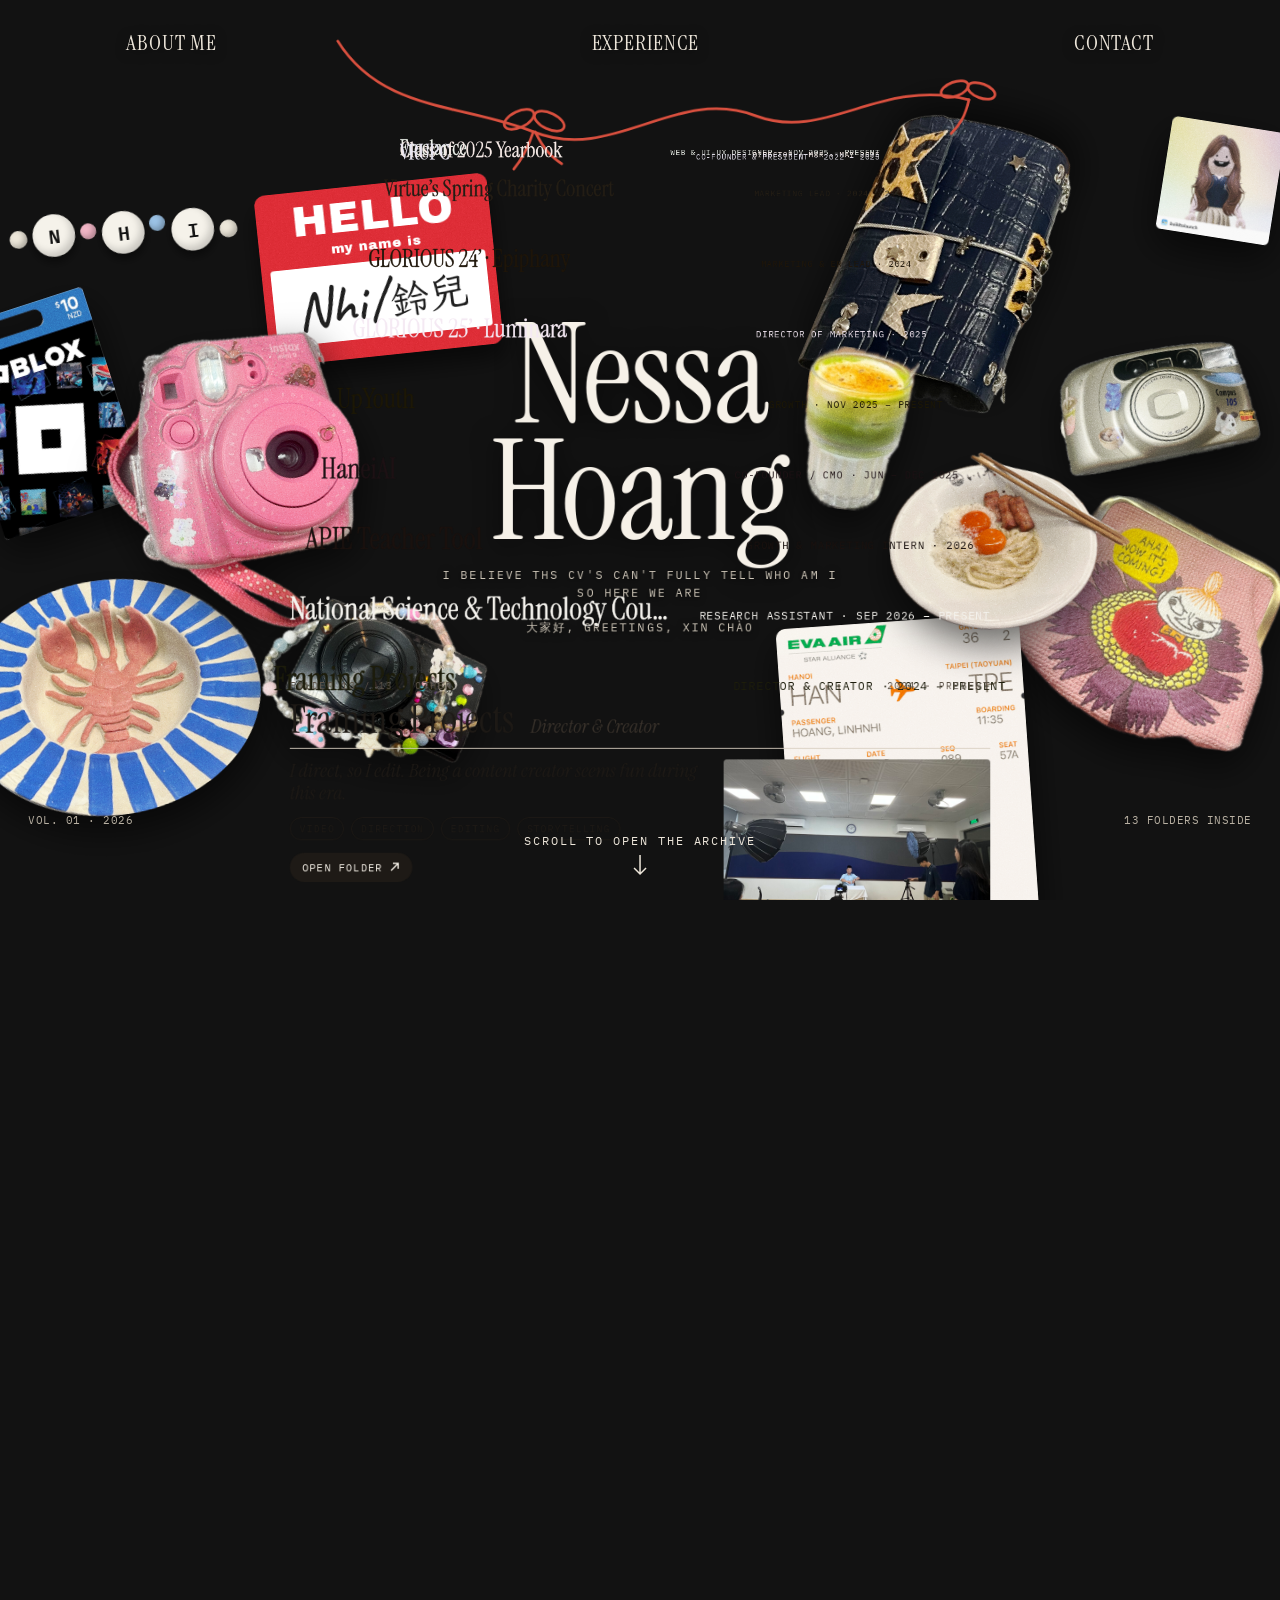
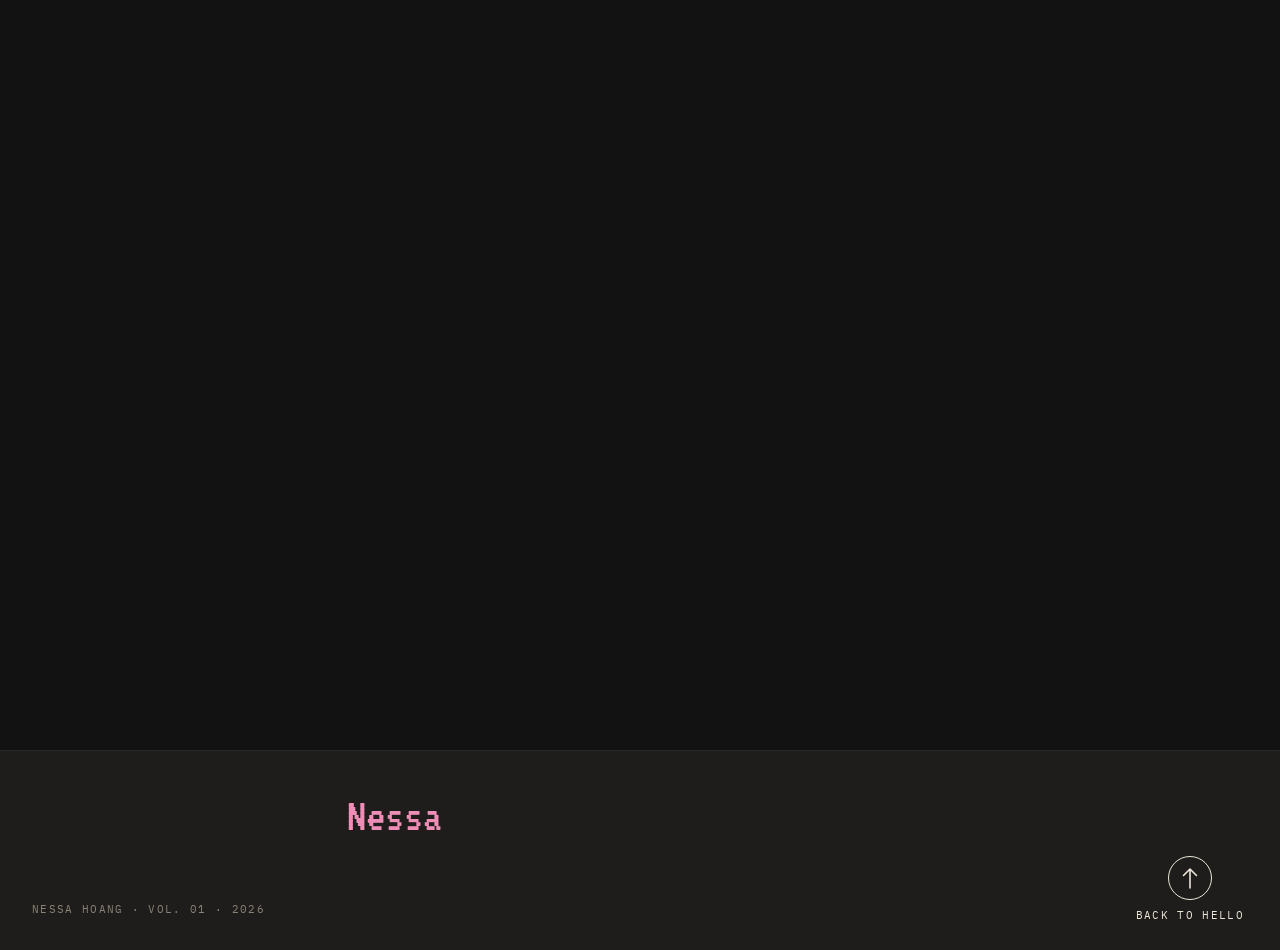
==== commit 149144dd: "Smooth scrolling, carousel folders and a new footer for /new - One pinned stage for every scene, so " ====
--- a/new/index.html
+++ b/new/index.html
@@ -8,11 +8,11 @@
 <meta name="theme-color" content="#121212">
 <link rel="preconnect" href="https://fonts.googleapis.com">
 <link rel="preconnect" href="https://fonts.gstatic.com" crossorigin>
-<link rel="stylesheet" href="https://fonts.googleapis.com/css2?family=Archivo+Black&family=Caveat:wght@600;700&family=EB+Garamond:ital,wght@0,400;1,400&family=Figtree:wght@400;500;600&family=Fraunces:ital,opsz,wght@0,9..144,700;0,9..144,800;1,9..144,600;1,9..144,700&family=IBM+Plex+Mono:wght@400;500;600&family=Instrument+Serif:ital@0;1&family=Inter:wght@400;500;600;700&family=JetBrains+Mono:wght@500;600&family=LXGW+WenKai+TC&family=Lexend:wght@400;500;600&family=Noto+Serif+TC:wght@300;400&display=swap">
+<link rel="stylesheet" href="https://fonts.googleapis.com/css2?family=Archivo+Black&family=Caveat:wght@600;700&family=EB+Garamond:ital,wght@0,400;1,400&family=Figtree:wght@400;500;600&family=Fraunces:ital,opsz,wght@0,9..144,700;0,9..144,800;1,9..144,600;1,9..144,700&family=IBM+Plex+Mono:wght@400;500;600&family=Instrument+Serif:ital@0;1&family=Inter:wght@400;500;600;700&family=JetBrains+Mono:wght@500;600&family=LXGW+WenKai+TC&family=Lexend:wght@400;500;600&family=Noto+Serif+TC:wght@300;400&family=VT323&display=swap">
 <link rel="stylesheet" href="css/site.css">
 </head>
 <body>
-<a class="skip" href="#experience">Skip to the folders</a>
+<a class="skip" href="#experience" data-go="experience">Skip to the folders</a>
 
 <header class="site-header" id="siteHeader">
   <a class="logo" href="#top" data-go="top">Nessa Hoang</a>
@@ -24,9 +24,11 @@
 </header>
 
 <main>
+  <!-- one pinned screen for every scene, so the film roll hands straight over to the folders -->
+  <div class="scenes" id="scenes">
+  <div class="sticky">
   <!-- 01 greeting → 01b about me film roll → 02 roll closes -->
   <section class="intro" id="top" aria-labelledby="greetTitle">
-    <div class="sticky">
       <div class="stage" id="introStage">
         <svg class="string" id="greetString" aria-hidden="true"></svg>
 
@@ -64,13 +66,11 @@
         <div class="corner corner--r" id="cornerR">13 folders inside</div>
       </div>
       <a class="scroll-hint" id="scrollHint" href="#about" data-go="about"><span>Scroll to open the archive</span><svg aria-hidden="true" width="14" height="22" viewBox="0 0 14 22" fill="none" stroke="currentColor" stroke-width="1.5"><path d="M7 1v19M1 14l6 6 6-6"/></svg></a>
-    </div>
   </section>
 
   <!-- 03 folder stack -->
   <section class="folders" id="experience" aria-labelledby="foldersTitle">
     <h2 class="visually-hidden" id="foldersTitle">Experience</h2>
-    <div class="sticky">
       <div class="stage" id="folderStage">
         <aside class="rail" aria-label="Categories">
           <span class="rail-kicker">Now browsing</span>
@@ -90,13 +90,18 @@
         <ol class="stack" id="stack" aria-label="Folders, one per experience"></ol>
       </div>
       <p class="stack-hint" id="stackHint">Hover a folder to peek · click to open</p>
-    </div>
   </section>
+  </div>
+  </div>
 </main>
 
-<footer class="site-footer">
-  <span>Nessa Hoang · Vol. 01 · 2026</span>
-  <a href="../">The old archive</a>
+<footer class="site-footer" id="siteFooter">
+  <span class="dvd" id="dvd" aria-hidden="true">Nessa</span>
+  <span class="foot-meta">Nessa Hoang · Vol. 01 · 2026</span>
+  <a class="to-top" href="#top" data-go="top">
+    <span class="to-top-ring"><svg aria-hidden="true" width="16" height="22" viewBox="0 0 16 22" fill="none" stroke="currentColor" stroke-width="1.6" stroke-linecap="round" stroke-linejoin="round"><path d="M8 21V2M1.5 8.5 8 2l6.5 6.5"/></svg></span>
+    <span>Back to hello</span>
+  </a>
 </footer>
 
 <!-- contact: business card on a red string -->
--- a/new/css/site.css
+++ b/new/css/site.css
@@ -45,13 +45,18 @@
 .nav [aria-current="true"], .nav button[aria-expanded="true"] { border-bottom-color: var(--cream-2); color: #fff; }
 
 /* ───────── scenes ───────── */
-.intro { position: relative; height: 650vh; }
-.folders { position: relative; height: 650vh; }
-.sticky { position: sticky; top: 0; height: 100vh; height: 100svh; overflow: hidden; }
+/* every scene shares one pinned screen; app.js sets .scenes' height to the scroll length */
+.scenes { position: relative; height: 1000vh; }
+.sticky { position: sticky; top: 0; height: 100vh; height: 100svh; overflow: hidden; contain: layout paint; }
+.intro, .folders { position: absolute; inset: 0; }
+.folders { z-index: 2; visibility: hidden; }
 .stage { position: absolute; left: 50%; top: 50%; width: var(--W); height: var(--H); transform: translate(-50%, -50%) scale(var(--s)); }
 
-/* paper grain: a noise tile masked to each object's own shape */
-.grain { position: absolute; inset: 0; pointer-events: none; background-image: var(--noise); background-size: 200px 200px; mix-blend-mode: overlay; opacity: .5; -webkit-mask-size: 100% 100%; mask-size: 100% 100%; -webkit-mask-repeat: no-repeat; mask-repeat: no-repeat; animation: grain .6s steps(6) infinite; }
+/* paper grain: a noise tile masked to each object's own shape. It only
+   flickers while the greeting is at rest (.grain-on): an endless blend-mode
+   animation on a dozen layers was what made the first scroll stutter.     */
+.grain { position: absolute; inset: 0; pointer-events: none; background-image: var(--noise); background-size: 150px 150px; mix-blend-mode: overlay; opacity: .8; -webkit-mask-size: 100% 100%; mask-size: 100% 100%; -webkit-mask-repeat: no-repeat; mask-repeat: no-repeat; }
+.grain-on .grain { animation: grain .6s steps(6) infinite; }
 .grain--rect { border-radius: inherit; }
 @keyframes grain {
   0% { background-position: 0 0; } 17% { background-position: -60px 40px; } 33% { background-position: 50px -70px; }
@@ -63,6 +68,7 @@
 .obj { position: absolute; will-change: transform; }
 .obj img { width: 100%; height: 100%; object-fit: fill; filter: drop-shadow(0 18px 22px rgba(0,0,0,.6)); user-select: none; -webkit-user-drag: none; }
 .obj .grain { inset: 0; }
+.obj:not(.is-ready) .grain { display: none; }
 
 .beads { position: absolute; left: 8px; top: 191px; display: flex; gap: 6px; align-items: center; transform-origin: 0 0; z-index: 6; }
 .beads span { border-radius: 50%; flex: none; }
@@ -96,15 +102,16 @@
 @keyframes nudge { 50% { transform: translateY(5px); } }
 
 /* about me: film roll */
-.about { position: absolute; inset: 0; pointer-events: none; }
+.about { position: absolute; inset: 0; pointer-events: none; will-change: transform; }
 .about-title { position: absolute; left: 120px; top: 130px; width: 1000px; margin: 0; font-weight: 400; font-size: 60px; line-height: 1.02; color: #F6F1E8; -webkit-text-stroke: 1.2px #F6F1E8; z-index: 10; opacity: 0; transition: opacity .3s; }
 .about-title.is-on { opacity: 1; }
 .about-title .zh { font-family: 'Noto Serif TC', serif; -webkit-text-stroke: .6px #F6F1E8; }
-.film { position: absolute; top: 415px; height: 300px; background: #070707; z-index: 5; clip-path: polygon(0 0, 100% 0, 100% 100%, 64px 100%, 40px 50%, 0 50%); opacity: 0; }
+.hello, .beads, .string, .greet, .canister, .frame { will-change: transform; }
+.film { position: absolute; left: -560px; width: 1760px; top: 415px; height: 300px; background: #070707; z-index: 5; clip-path: polygon(100% 0, 100% 0, 100% 100%, 100% 100%); opacity: 0; visibility: hidden; }
 .film::before, .film::after { content: ''; position: absolute; left: 0; right: 0; height: 12px; background: repeating-linear-gradient(90deg, transparent 0 6px, var(--cream-2) 6px 27px, transparent 27px 33px); }
 .film::before { top: 15px; }
 .film::after { top: 273px; }
-.frame { position: absolute; top: 453px; width: 185px; height: 224px; object-fit: cover; z-index: 6; opacity: 0; }
+.frame { position: absolute; left: 0; top: 453px; width: 185px; height: 224px; object-fit: cover; z-index: 6; visibility: hidden; }
 .frame.is-logo { object-fit: contain; background: #fff; padding: 28px 18px; }
 .canister { position: absolute; left: 1180px; top: 380px; width: 195px; z-index: 8; filter: drop-shadow(0 20px 26px rgba(0,0,0,.6)); opacity: 0; transform-origin: 50% 50%; }
 .bracket { position: absolute; top: 296px; z-index: 10; opacity: 0; transition: opacity .35s; }
@@ -123,11 +130,15 @@
 .counter-no { font-size: 44px; line-height: .9; }
 .counter-no small { font-size: 22px; color: var(--muted); }
 .counter-bar { position: relative; width: 2px; height: 150px; background: #3A3631; }
-.counter-bar span { position: absolute; left: 0; top: 0; width: 2px; height: 26px; background: var(--cream); }
+.counter-bar span { position: absolute; left: 0; top: 0; width: 2px; height: 26px; background: var(--cream); will-change: transform; }
+.rail, .counter, .m-top, .stack-hint { opacity: 0; }
 .m-top { display: none; }
 
 .stack { list-style: none; margin: 0; padding: 0; position: absolute; inset: 0; z-index: 10; }
-.folder-li { position: absolute; left: 280px; width: 880px; height: 500px; transform-origin: 50% 0; will-change: transform, top; }
+.folder-li { position: absolute; left: 280px; top: 0; width: 880px; height: 500px; transform-origin: 50% 0; will-change: transform; visibility: hidden; }
+.folder-li.is-deep .folder { cursor: pointer; }
+/* while the page scrolls, folders ignore the pointer (no hover peeks) */
+.stack.is-scrolling .folder { pointer-events: none; }
 .folder { position: absolute; inset: 0; display: block; text-decoration: none; color: var(--ink); outline-offset: 6px; }
 .folder-in { position: absolute; inset: 0; transition: transform .45s cubic-bezier(.2,.8,.2,1), opacity .3s; }
 /* the hit area stays where the folder sits; a lifted folder also keeps the strip it was pulled up into */
@@ -317,8 +328,14 @@
 .contact-row small { font-family: var(--mono); font-size: 10px; letter-spacing: .14em; color: #5E554B; }
 .contact-row:hover { color: #B0304F; }
 
-.site-footer { display: flex; justify-content: space-between; gap: 16px; padding: 40px 36px 48px; font-family: var(--mono); font-size: 11px; letter-spacing: .12em; text-transform: uppercase; color: #8A8276; }
-.site-footer a { color: #CFC7B9; }
+/* footer: a lighter black screen with the name bouncing around like an old DVD logo */
+.site-footer { position: relative; overflow: hidden; height: 200px; display: flex; justify-content: space-between; align-items: flex-end; gap: 16px; padding: 24px 32px; background: #1E1D1B; border-top: 1px solid #2C2A27; font-family: var(--mono); font-size: 11px; letter-spacing: .12em; text-transform: uppercase; color: #8A8276; }
+.dvd { position: absolute; left: 0; top: 0; font-family: 'VT323', 'IBM Plex Mono', monospace; font-size: 48px; line-height: .8; letter-spacing: 0; text-transform: none; color: var(--pink); white-space: nowrap; pointer-events: none; user-select: none; will-change: transform; transition: color .15s; }
+.foot-meta, .to-top { position: relative; z-index: 1; }
+.foot-meta { padding-bottom: 10px; }
+.to-top { display: flex; flex-direction: column; align-items: center; gap: 8px; color: var(--cream-2); text-decoration: none; padding: 4px; }
+.to-top-ring { width: 44px; height: 44px; border-radius: 50%; border: 1px solid currentColor; display: flex; align-items: center; justify-content: center; background: #1E1D1B; transition: background .2s, color .2s, transform .2s; }
+.to-top:hover .to-top-ring, .to-top:focus-visible .to-top-ring { background: var(--cream-2); color: #1E1D1B; transform: translateY(-4px); }
 
 /* ───────── mobile (390 × 844 board) ───────── */
 @media (max-width: 767px) {
@@ -338,11 +355,11 @@
   .scroll-hint { flex-direction: row; gap: 8px; min-height: 44px; font-size: 11px; letter-spacing: .14em; padding: 0 16px; background: rgba(18,18,18,.78); border-radius: 999px; white-space: nowrap; bottom: 14px; }
 
   .about-title { left: 22px; top: 76px; width: 346px; font-size: 36px; line-height: 1.04; -webkit-text-stroke: .8px #F6F1E8; }
-  .film { left: 83px; width: 242px; top: 364px; height: 96px; clip-path: polygon(0 0, 100% 0, 100% calc(100% - 46px), 50% calc(100% - 24px), 50% 100%, 0 100%); }
+  .film { left: 83px; width: 242px; top: 364px; height: 1400px; clip-path: polygon(0 0, 100% 0, 100% calc(100% - 46px), 50% calc(100% - 24px), 50% 100%, 0 100%); }
   .film::before, .film::after { top: 0; bottom: 0; height: auto; width: 10px; background: repeating-linear-gradient(180deg, transparent 0 5px, var(--cream-2) 5px 22px, transparent 22px 26px); }
   .film::before { left: 12px; right: auto; }
   .film::after { left: auto; right: 12px; }
-  .frame { left: 114px; width: 181px; height: 149px; }
+  .frame { left: 114px; top: 0; width: 181px; height: 149px; }
   .frame.is-logo { padding: 16px 40px; }
   .canister { left: 55px; top: 214px; width: 280px; }
   .bracket { top: 0; left: 330px; }
@@ -352,14 +369,14 @@
   .rail, .counter, .stack-hint { display: none; }
   .m-top { display: flex; position: absolute; left: 18px; right: 18px; top: 72px; justify-content: space-between; align-items: baseline; z-index: 40; font-family: var(--mono); font-size: 11px; letter-spacing: .12em; text-transform: uppercase; color: var(--muted); }
   .m-top b { color: var(--cream); font-weight: 400; }
-  .folder-li { left: 18px; width: 354px; height: 520px; }
+  .folder-li { left: 18px; width: 354px; height: 500px; }
   .folder-slip { left: 190px; top: 10px; width: 150px; height: 44px; }
   .folder-tab { left: 16px; width: 176px; height: 30px; padding: 0 12px; border-radius: 10px 10px 0 0; font-size: 10px; letter-spacing: .06em; }
-  .folder-body { top: 26px; height: 494px; border-radius: 4px 14px 14px 14px; }
+  .folder-body { top: 26px; height: 474px; border-radius: 4px 14px 14px 14px; }
   .folder-strip { padding: 8px 16px; -webkit-text-stroke: .3px currentColor; }
   .folder-strip b { font-size: 26px; }
   .folder-strip span { display: none; }
-  .folder-paper { inset: 8px 8px auto 8px; height: 478px; padding: 12px 16px; gap: 8px; }
+  .folder-paper { inset: 8px 8px auto 8px; height: 458px; padding: 12px 16px; gap: 8px; }
   .fp-meta { font-size: 10px; }
   .fp-title { flex-direction: column; gap: 2px; padding-bottom: 8px; }
   .fp-title b { font-size: 30px; line-height: .95; }
@@ -370,10 +387,10 @@
   .fp-thumb { width: 100%; height: 120px; }
   .fp-open { min-height: 44px; padding: 0 16px; }
   .folder-li.is-front .folder-body, .folder-li.is-peek .folder-body { border-radius: 4px 18px 14px 14px; }
-  .folder-li.is-peek .folder-in { transform: translateY(-200px) rotate(-1.5deg); }
-  .folder-li.is-front.is-peek .folder-in { transform: translateY(-120px); }
-  .folder-li.is-peek .folder::before { height: 200px; }
-  .folder-li.is-front.is-peek .folder::before { height: 120px; }
+  .folder-li.is-peek .folder-in { transform: translateY(-170px) rotate(-1.5deg); }
+  .folder-li.is-front.is-peek .folder-in { transform: translateY(-10px); }
+  .folder-li.is-peek .folder::before { height: 170px; }
+  .folder-li.is-front.is-peek .folder::before { height: 10px; }
 
   .sheet { left: 0; width: 100%; top: 8px; transform: translateY(104%); }
   .modal.is-open .sheet { transform: translateY(0); }
@@ -420,7 +437,9 @@
   .contact-name > span { font-size: 34px; }
   .contact-name em { font-size: 15px; }
   .contact-row { font-size: 16px; }
-  .site-footer { flex-direction: column; padding: 32px 18px 40px; }
+  .site-footer { height: 170px; padding: 18px 18px 20px; }
+  .dvd { font-size: 36px; }
+  .foot-meta { max-width: 150px; line-height: 1.6; padding-bottom: 6px; }
 }
 
 @media (prefers-reduced-motion: reduce) {
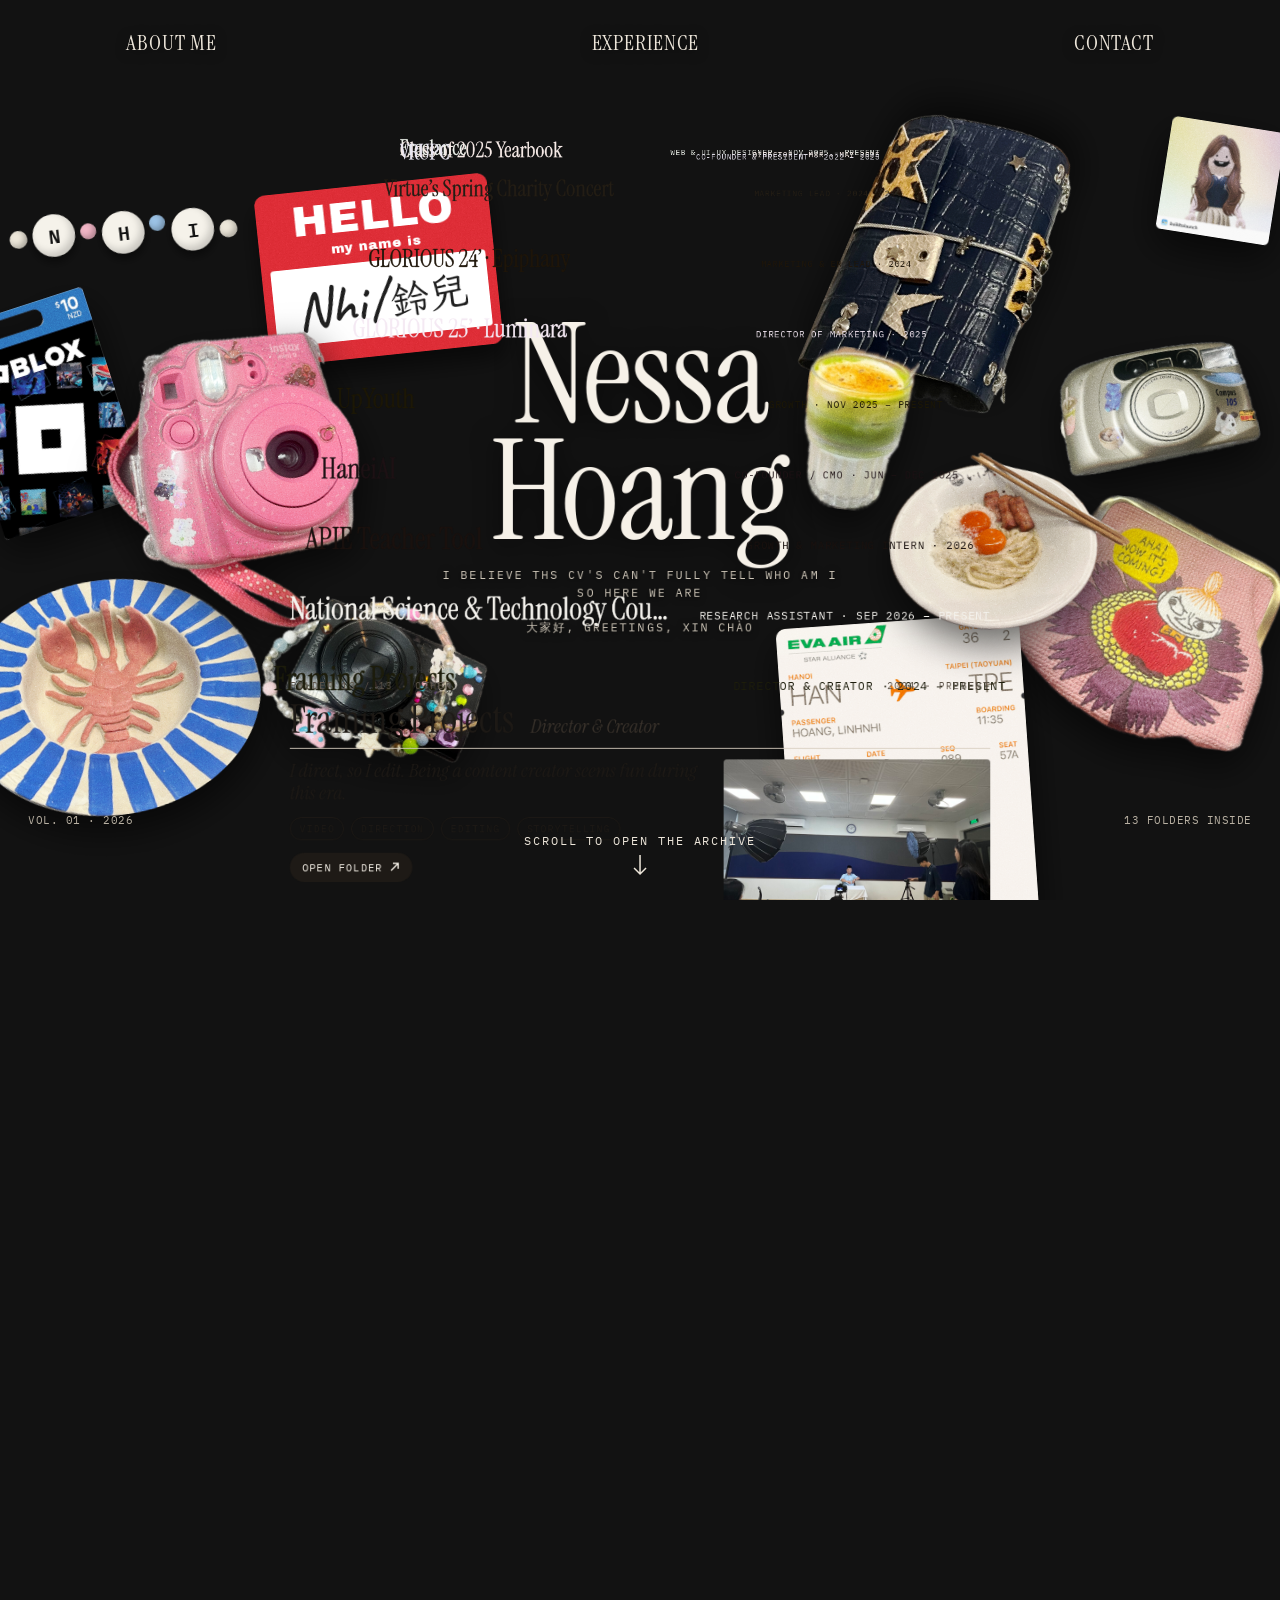
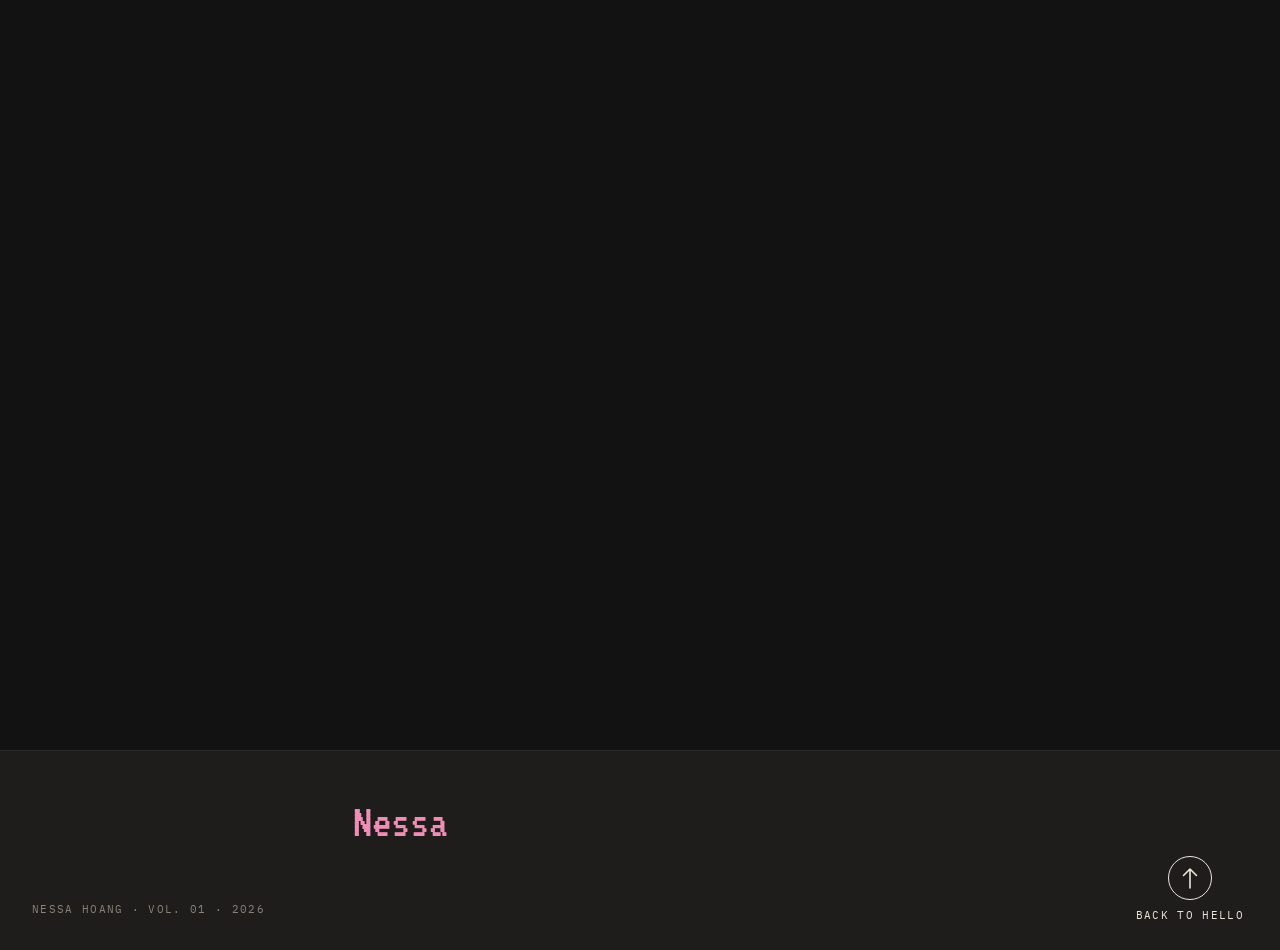
==== commit 41403a5b: "Remove the red string from the greeting Co-Authored-By: Claude Opus 5.5 <noreply@anthropic.com>" ====
--- a/new/index.html
+++ b/new/index.html
@@ -30,7 +30,6 @@
   <!-- 01 greeting → 01b about me film roll → 02 roll closes -->
   <section class="intro" id="top" aria-labelledby="greetTitle">
       <div class="stage" id="introStage">
-        <svg class="string" id="greetString" aria-hidden="true"></svg>
 
         <div class="beads" id="beads" aria-label="Beads spelling NHI" role="img">
           <span class="b-s"></span><span class="b-l">N</span><span class="b-s b-pink"></span><span class="b-l b-1">H</span><span class="b-s b-blue"></span><span class="b-l b-2">I</span><span class="b-s b-3"></span>
--- a/new/css/site.css
+++ b/new/css/site.css
@@ -64,7 +64,6 @@
 }
 
 /* greeting */
-.string { position: absolute; left: 0; top: 0; overflow: visible; z-index: 4; pointer-events: none; }
 .obj { position: absolute; will-change: transform; }
 .obj img { width: 100%; height: 100%; object-fit: fill; filter: drop-shadow(0 18px 22px rgba(0,0,0,.6)); user-select: none; -webkit-user-drag: none; }
 .obj .grain { inset: 0; }
@@ -106,7 +105,7 @@
 .about-title { position: absolute; left: 120px; top: 130px; width: 1000px; margin: 0; font-weight: 400; font-size: 60px; line-height: 1.02; color: #F6F1E8; -webkit-text-stroke: 1.2px #F6F1E8; z-index: 10; opacity: 0; transition: opacity .3s; }
 .about-title.is-on { opacity: 1; }
 .about-title .zh { font-family: 'Noto Serif TC', serif; -webkit-text-stroke: .6px #F6F1E8; }
-.hello, .beads, .string, .greet, .canister, .frame { will-change: transform; }
+.hello, .beads, .greet, .canister, .frame { will-change: transform; }
 .film { position: absolute; left: -560px; width: 1760px; top: 415px; height: 300px; background: #070707; z-index: 5; clip-path: polygon(100% 0, 100% 0, 100% 100%, 100% 100%); opacity: 0; visibility: hidden; }
 .film::before, .film::after { content: ''; position: absolute; left: 0; right: 0; height: 12px; background: repeating-linear-gradient(90deg, transparent 0 6px, var(--cream-2) 6px 27px, transparent 27px 33px); }
 .film::before { top: 15px; }
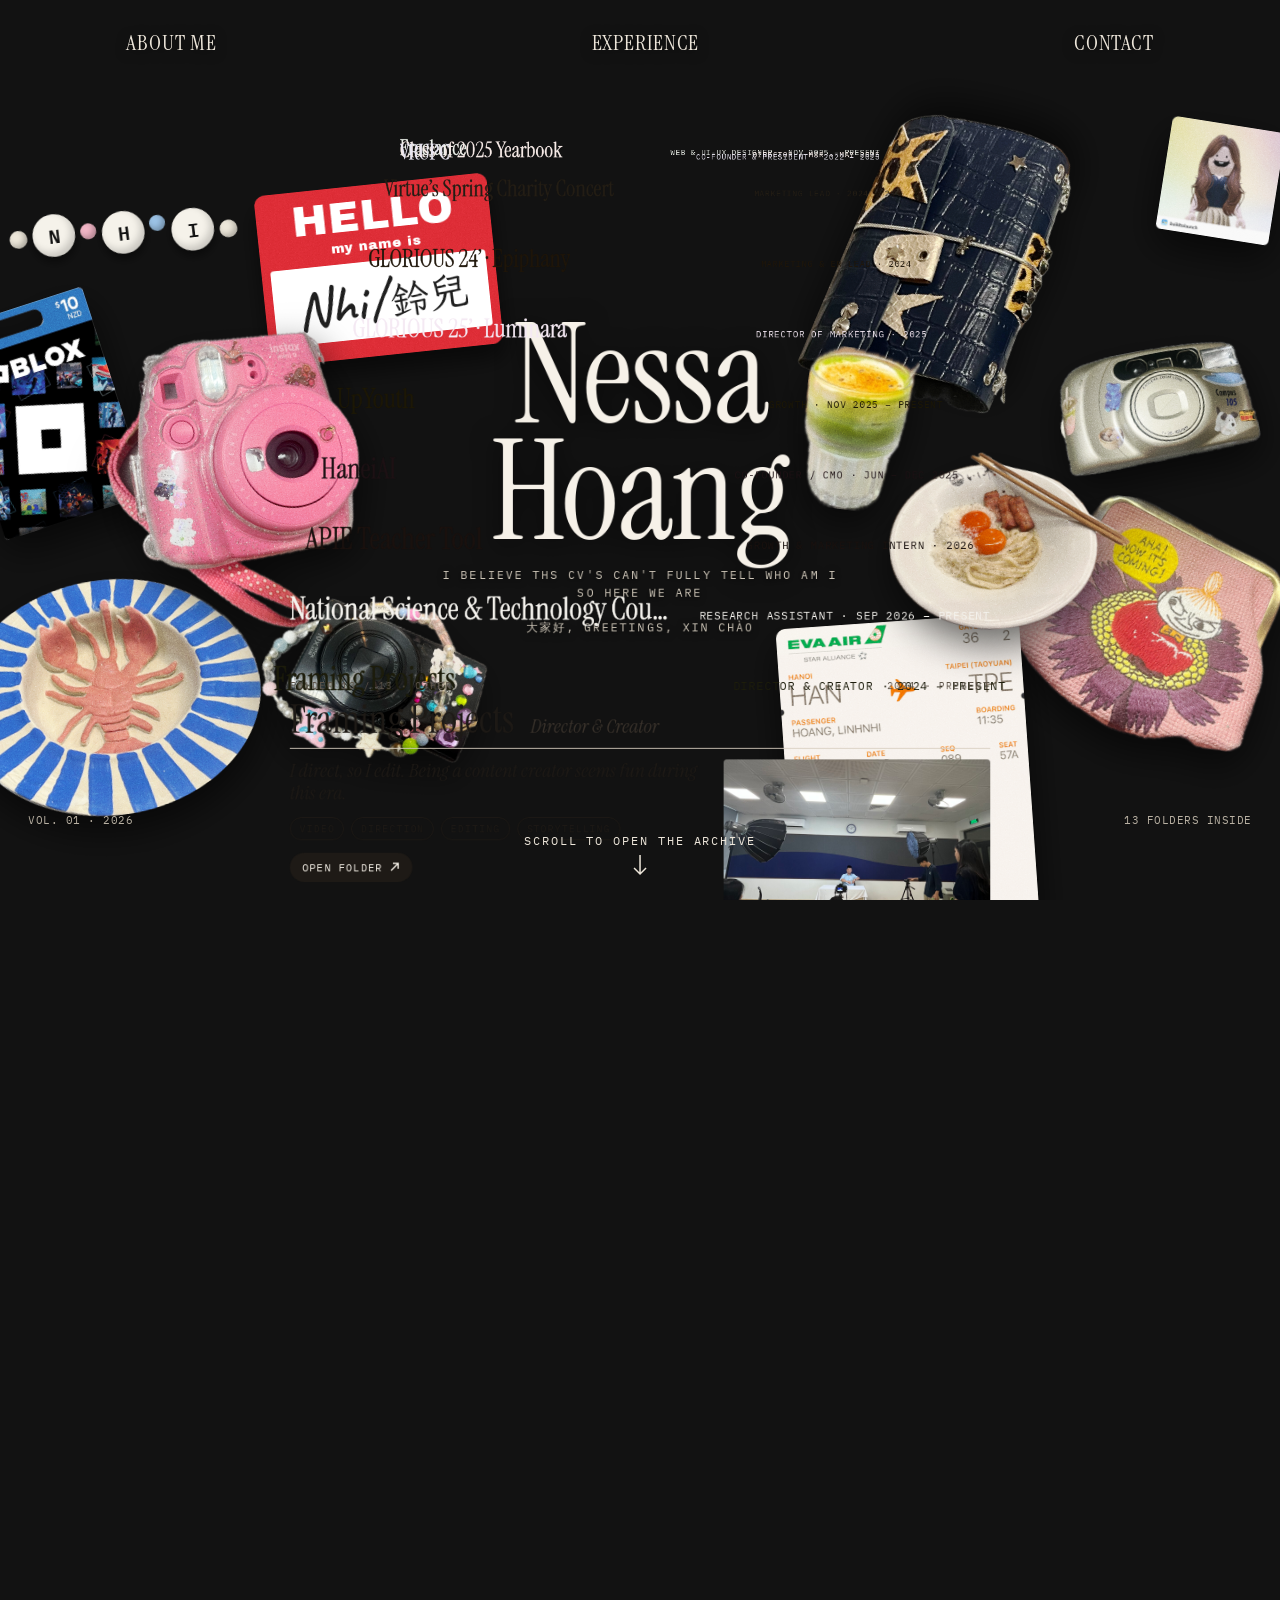
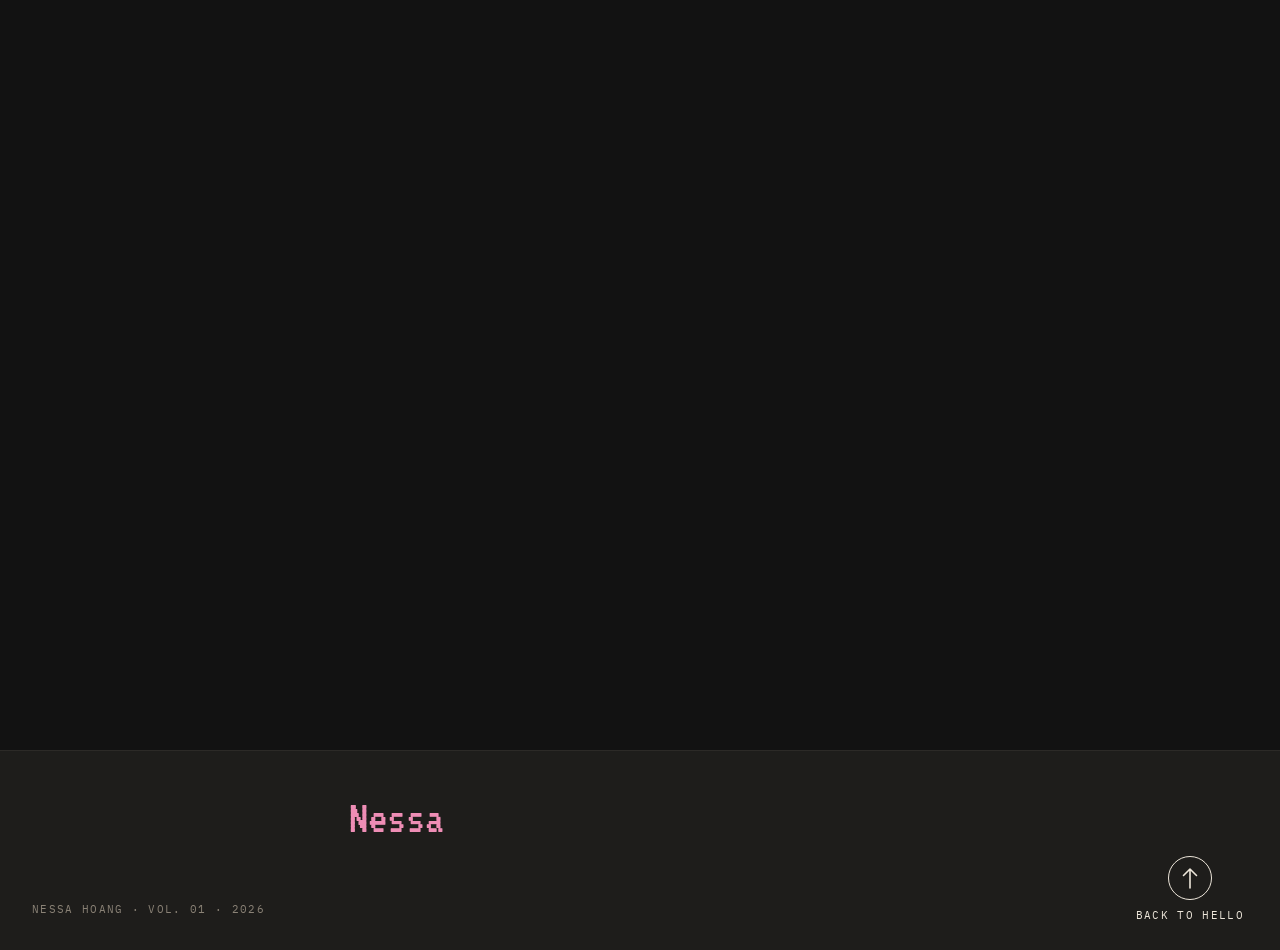
==== commit de974219: "Make the redesigned archive the main site The new design moves from /new to the root and replaces th" ====
--- a/new/index.html
+++ b/new/index.html
@@ -2,155 +2,14 @@
 <html lang="en">
 <head>
 <meta charset="utf-8">
-<meta name="viewport" content="width=device-width, initial-scale=1, viewport-fit=cover">
+<meta name="viewport" content="width=device-width, initial-scale=1">
 <title>Nessa Hoang · Archive</title>
-<meta name="description" content="Nessa Hoang (Nhi / 鈴兒): the things a CV can't show. Product, growth and marketing, from Hanoi to Taipei.">
-<meta name="theme-color" content="#121212">
-<link rel="preconnect" href="https://fonts.googleapis.com">
-<link rel="preconnect" href="https://fonts.gstatic.com" crossorigin>
-<link rel="stylesheet" href="https://fonts.googleapis.com/css2?family=Archivo+Black&family=Caveat:wght@600;700&family=EB+Garamond:ital,wght@0,400;1,400&family=Figtree:wght@400;500;600&family=Fraunces:ital,opsz,wght@0,9..144,700;0,9..144,800;1,9..144,600;1,9..144,700&family=IBM+Plex+Mono:wght@400;500;600&family=Instrument+Serif:ital@0;1&family=Inter:wght@400;500;600;700&family=JetBrains+Mono:wght@500;600&family=LXGW+WenKai+TC&family=Lexend:wght@400;500;600&family=Noto+Serif+TC:wght@300;400&family=VT323&display=swap">
-<link rel="stylesheet" href="css/site.css">
+<!-- the archive moved to the main address; keep old /new links working -->
+<meta http-equiv="refresh" content="0; url=../">
+<link rel="canonical" href="../">
+<script>location.replace('../' + location.hash);</script>
 </head>
-<body>
-<a class="skip" href="#experience" data-go="experience">Skip to the folders</a>
-
-<header class="site-header" id="siteHeader">
-  <a class="logo" href="#top" data-go="top">Nessa Hoang</a>
-  <nav class="nav" aria-label="Main">
-    <a href="#about" data-go="about">About me</a>
-    <a href="#experience" data-go="experience">Experience</a>
-    <button type="button" id="contactBtn" aria-expanded="false" aria-controls="contactCard">Contact</button>
-  </nav>
-</header>
-
-<main>
-  <!-- one pinned screen for every scene, so the film roll hands straight over to the folders -->
-  <div class="scenes" id="scenes">
-  <div class="sticky">
-  <!-- 01 greeting → 01b about me film roll → 02 roll closes -->
-  <section class="intro" id="top" aria-labelledby="greetTitle">
-      <div class="stage" id="introStage">
-
-        <div class="beads" id="beads" aria-label="Beads spelling NHI" role="img">
-          <span class="b-s"></span><span class="b-l">N</span><span class="b-s b-pink"></span><span class="b-l b-1">H</span><span class="b-s b-blue"></span><span class="b-l b-2">I</span><span class="b-s b-3"></span>
-        </div>
-
-        <div class="hello" id="hello" aria-label="Hello, my name is Nhi, 鈴兒">
-          <span class="hello-big">HELLO</span>
-          <span class="hello-small">my name is</span>
-          <span class="hello-name"><span>Nhi<i>/</i><span lang="zh-Hant">鈴兒</span></span></span>
-          <span class="grain grain--rect" aria-hidden="true"></span>
-        </div>
-
-        <div id="objects"></div>
-
-        <div class="greet" id="greet">
-          <h1 id="greetTitle"><span>Nessa</span><span>Hoang</span></h1>
-          <p>I believe ths CV's can't fully tell who am i<br>so here we are<br><br><span lang="zh-Hant">大家好</span>, Greetings, xin chào</p>
-        </div>
-
-        <!-- film roll -->
-        <div class="about" id="about-stage" aria-live="polite">
-          <h2 class="about-title" id="aboutTitle"></h2>
-          <div class="bracket" id="bracket" aria-hidden="true">
-            <span class="bracket-label"></span>
-            <svg class="bracket-svg" fill="none" stroke="#EE8DB5" stroke-width="3" stroke-linecap="round" stroke-linejoin="round"><path></path></svg>
-          </div>
-          <div class="film" id="film" aria-hidden="true"></div>
-          <div id="frames"></div>
-          <img class="canister" id="canister" src="assets/film/canister.png" alt="35mm film canister">
-        </div>
-
-        <div class="corner corner--l" id="cornerL">Vol. 01 · 2026</div>
-        <div class="corner corner--r" id="cornerR">13 folders inside</div>
-      </div>
-      <a class="scroll-hint" id="scrollHint" href="#about" data-go="about"><span>Scroll to open the archive</span><svg aria-hidden="true" width="14" height="22" viewBox="0 0 14 22" fill="none" stroke="currentColor" stroke-width="1.5"><path d="M7 1v19M1 14l6 6 6-6"/></svg></a>
-  </section>
-
-  <!-- 03 folder stack -->
-  <section class="folders" id="experience" aria-labelledby="foldersTitle">
-    <h2 class="visually-hidden" id="foldersTitle">Experience</h2>
-      <div class="stage" id="folderStage">
-        <aside class="rail" aria-label="Categories">
-          <span class="rail-kicker">Now browsing</span>
-          <span class="rail-now" id="railNow">Personal Projects</span>
-          <span class="rail-rule"></span>
-          <a href="#nstc" data-jump="0"><span>Personal Projects</span><span class="mono">03–06</span></a>
-          <a href="#luminara" data-jump="4"><span>Marketing &amp; Events</span><span class="mono">07–09</span></a>
-          <a href="#vrupc" data-jump="7"><span>Other</span><span class="mono">10–13</span></a>
-        </aside>
-        <div class="counter" aria-hidden="true">
-          <span class="rail-kicker">Folder</span>
-          <span class="counter-no"><span id="counterNo">03</span><small> / 13</small></span>
-          <span class="counter-bar"><span id="counterFill"></span></span>
-          <span class="rail-kicker">Scroll ↕</span>
-        </div>
-        <div class="m-top" aria-hidden="true"><span>Folder <b id="mCounter">03</b> / 13</span><span>Swipe ↕ · tap to peek</span></div>
-        <ol class="stack" id="stack" aria-label="Folders, one per experience"></ol>
-      </div>
-      <p class="stack-hint" id="stackHint">Hover a folder to peek · click to open</p>
-  </section>
-  </div>
-  </div>
-</main>
-
-<footer class="site-footer" id="siteFooter">
-  <span class="dvd" id="dvd" aria-hidden="true">Nessa</span>
-  <span class="foot-meta">Nessa Hoang · Vol. 01 · 2026</span>
-  <a class="to-top" href="#top" data-go="top">
-    <span class="to-top-ring"><svg aria-hidden="true" width="16" height="22" viewBox="0 0 16 22" fill="none" stroke="currentColor" stroke-width="1.6" stroke-linecap="round" stroke-linejoin="round"><path d="M8 21V2M1.5 8.5 8 2l6.5 6.5"/></svg></span>
-    <span>Back to hello</span>
-  </a>
-</footer>
-
-<!-- contact: business card on a red string -->
-<div class="contact" id="contactLayer" hidden>
-  <div class="contact-dim" data-close-contact></div>
-  <svg class="contact-string" id="contactString" aria-hidden="true"><path></path><ellipse></ellipse><ellipse></ellipse></svg>
-  <div class="contact-card" id="contactCard" role="dialog" aria-modal="true" aria-label="Contact card">
-    <span class="clip" aria-hidden="true"></span>
-    <figure class="polaroid">
-      <span class="tape" aria-hidden="true"></span>
-      <img src="assets/baby.jpg" alt="Nhi as a toddler in a white fur jacket and a tiara">
-      <figcaption>Connect with Nhi</figcaption>
-    </figure>
-    <div class="contact-info">
-      <div class="contact-top">
-        <span class="mono-label">Global Studies @ NCCU</span>
-        <button type="button" class="contact-close" aria-label="Close contact card" data-close-contact>
-          <svg aria-hidden="true" width="14" height="14" viewBox="0 0 16 16" fill="none" stroke="currentColor" stroke-width="1.6" stroke-linecap="round"><path d="M3 3 L13 13 M13 3 L3 13"/></svg>
-        </button>
-      </div>
-      <div class="contact-name"><span>Nessa Hoang</span><em>Nhi / <span lang="zh-Hant">鈴兒</span> · Product | Growth | Marketing</em></div>
-      <a class="contact-row" href="mailto:nhi.h312007@gmail.com"><span><small>EMAIL</small>nhi.h312007@gmail.com</span><svg aria-hidden="true" width="14" height="14" viewBox="0 0 12 12" fill="none" stroke="currentColor" stroke-width="1.3"><path d="M2 10 L10 2 M4 2 H10 V8"/></svg></a>
-      <a class="contact-row" href="https://www.linkedin.com/in/nhi-hoang-27947b26b" target="_blank" rel="noopener"><span><small>LINKEDIN</small>in/nhi-hoang</span><svg aria-hidden="true" width="14" height="14" viewBox="0 0 12 12" fill="none" stroke="currentColor" stroke-width="1.3"><path d="M2 10 L10 2 M4 2 H10 V8"/></svg></a>
-    </div>
-  </div>
-</div>
-
-<!-- 05 the opened folder -->
-<div class="modal" id="modal" hidden>
-  <div class="modal-dim" data-close-modal></div>
-  <div class="sheet" id="sheet" role="dialog" aria-modal="true" aria-labelledby="cardTitle">
-    <div class="sheet-tab" id="sheetTab"></div>
-    <div class="sheet-frame">
-      <div class="sheet-paper" id="sheetPaper" tabindex="-1">
-        <div class="sheet-bar">
-          <span class="sheet-where" id="sheetWhere"></span>
-          <div class="sheet-actions">
-            <button type="button" class="sheet-nav" id="sheetPrev"></button>
-            <button type="button" class="sheet-nav" id="sheetNext"></button>
-            <button type="button" class="sheet-close" data-close-modal aria-label="Close and go back to the folders"><span class="esc">ESC</span><span class="x"><svg aria-hidden="true" width="16" height="16" viewBox="0 0 16 16" fill="none" stroke="currentColor" stroke-width="1.7" stroke-linecap="round"><path d="M3 3 L13 13 M13 3 L3 13"/></svg></span></button>
-          </div>
-        </div>
-        <div class="sheet-body" id="sheetBody"></div>
-      </div>
-    </div>
-  </div>
-</div>
-
-<script src="js/data.js"></script>
-<script src="js/cards.js"></script>
-<script src="js/app.js"></script>
+<body style="background:#121212;color:#F2ECE2;font-family:monospace">
+<p><a href="../" style="color:#F2ECE2">The archive has moved here →</a></p>
 </body>
 </html>
